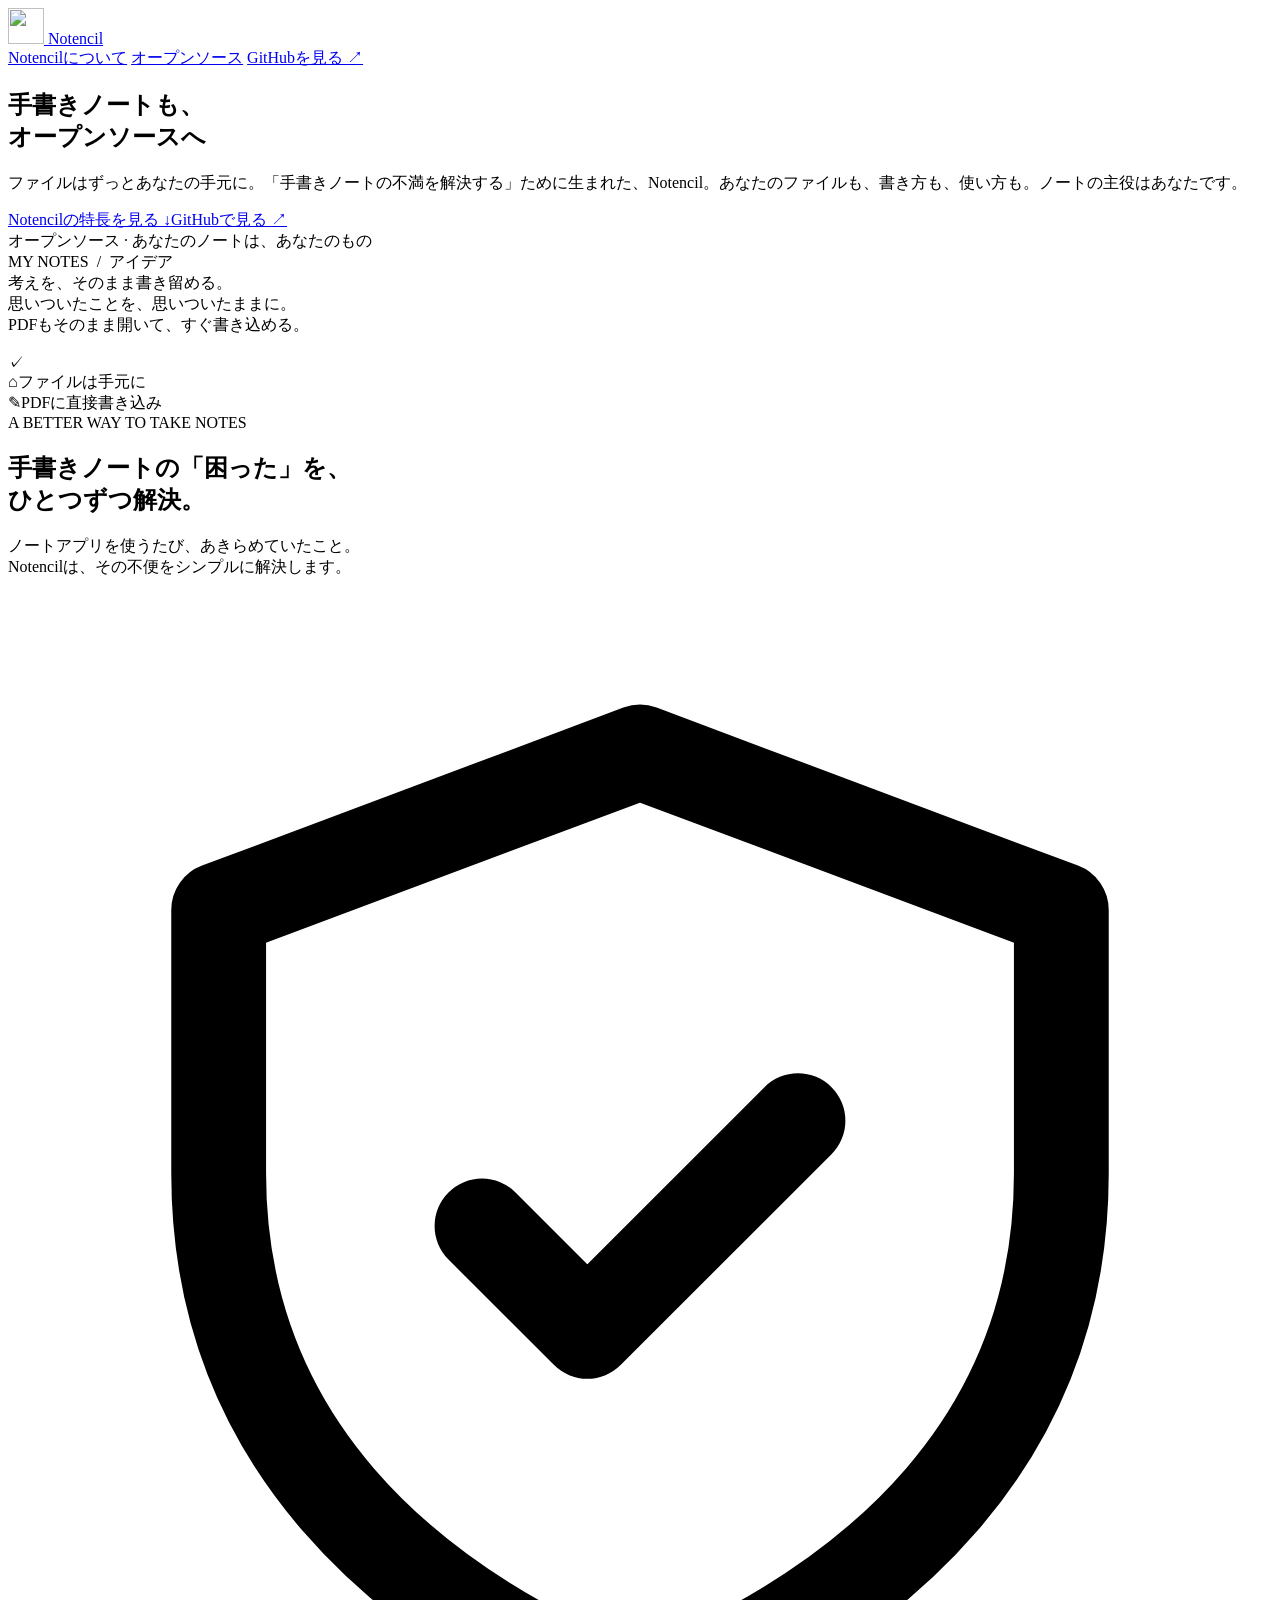
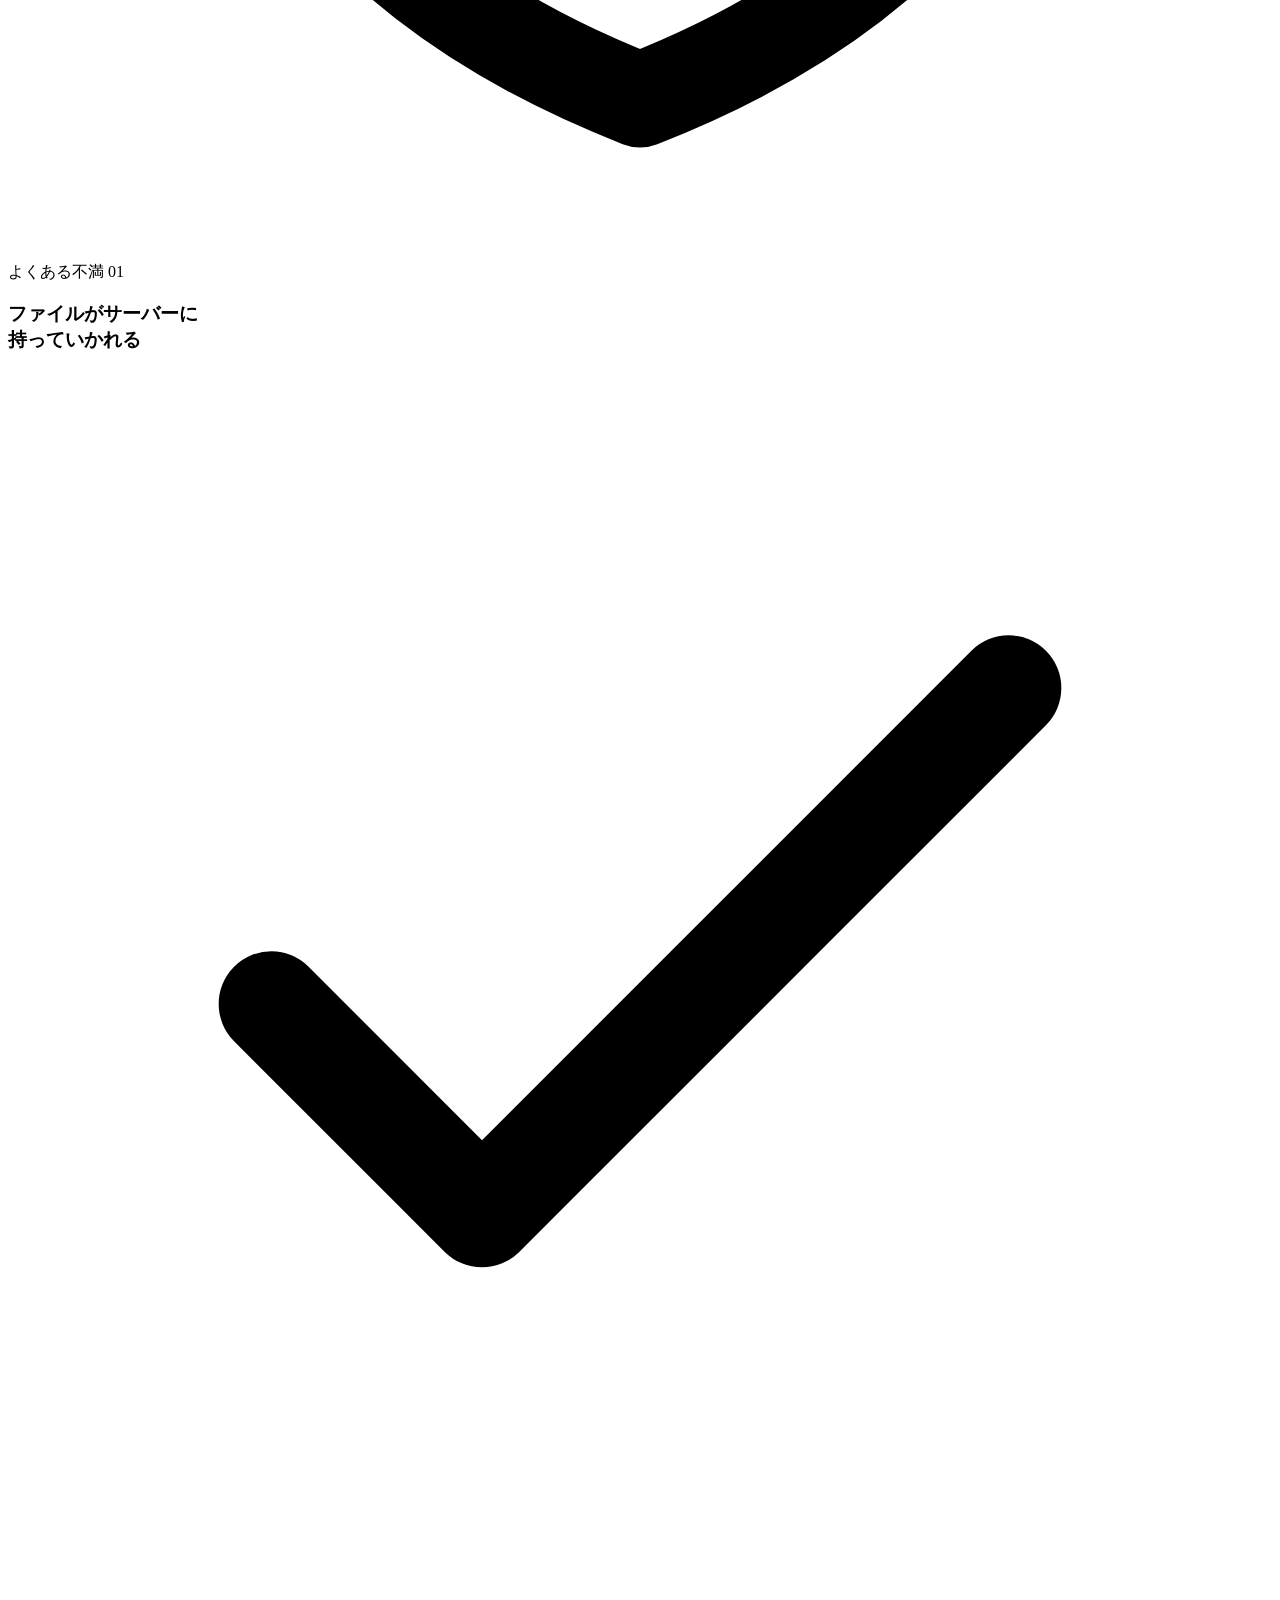
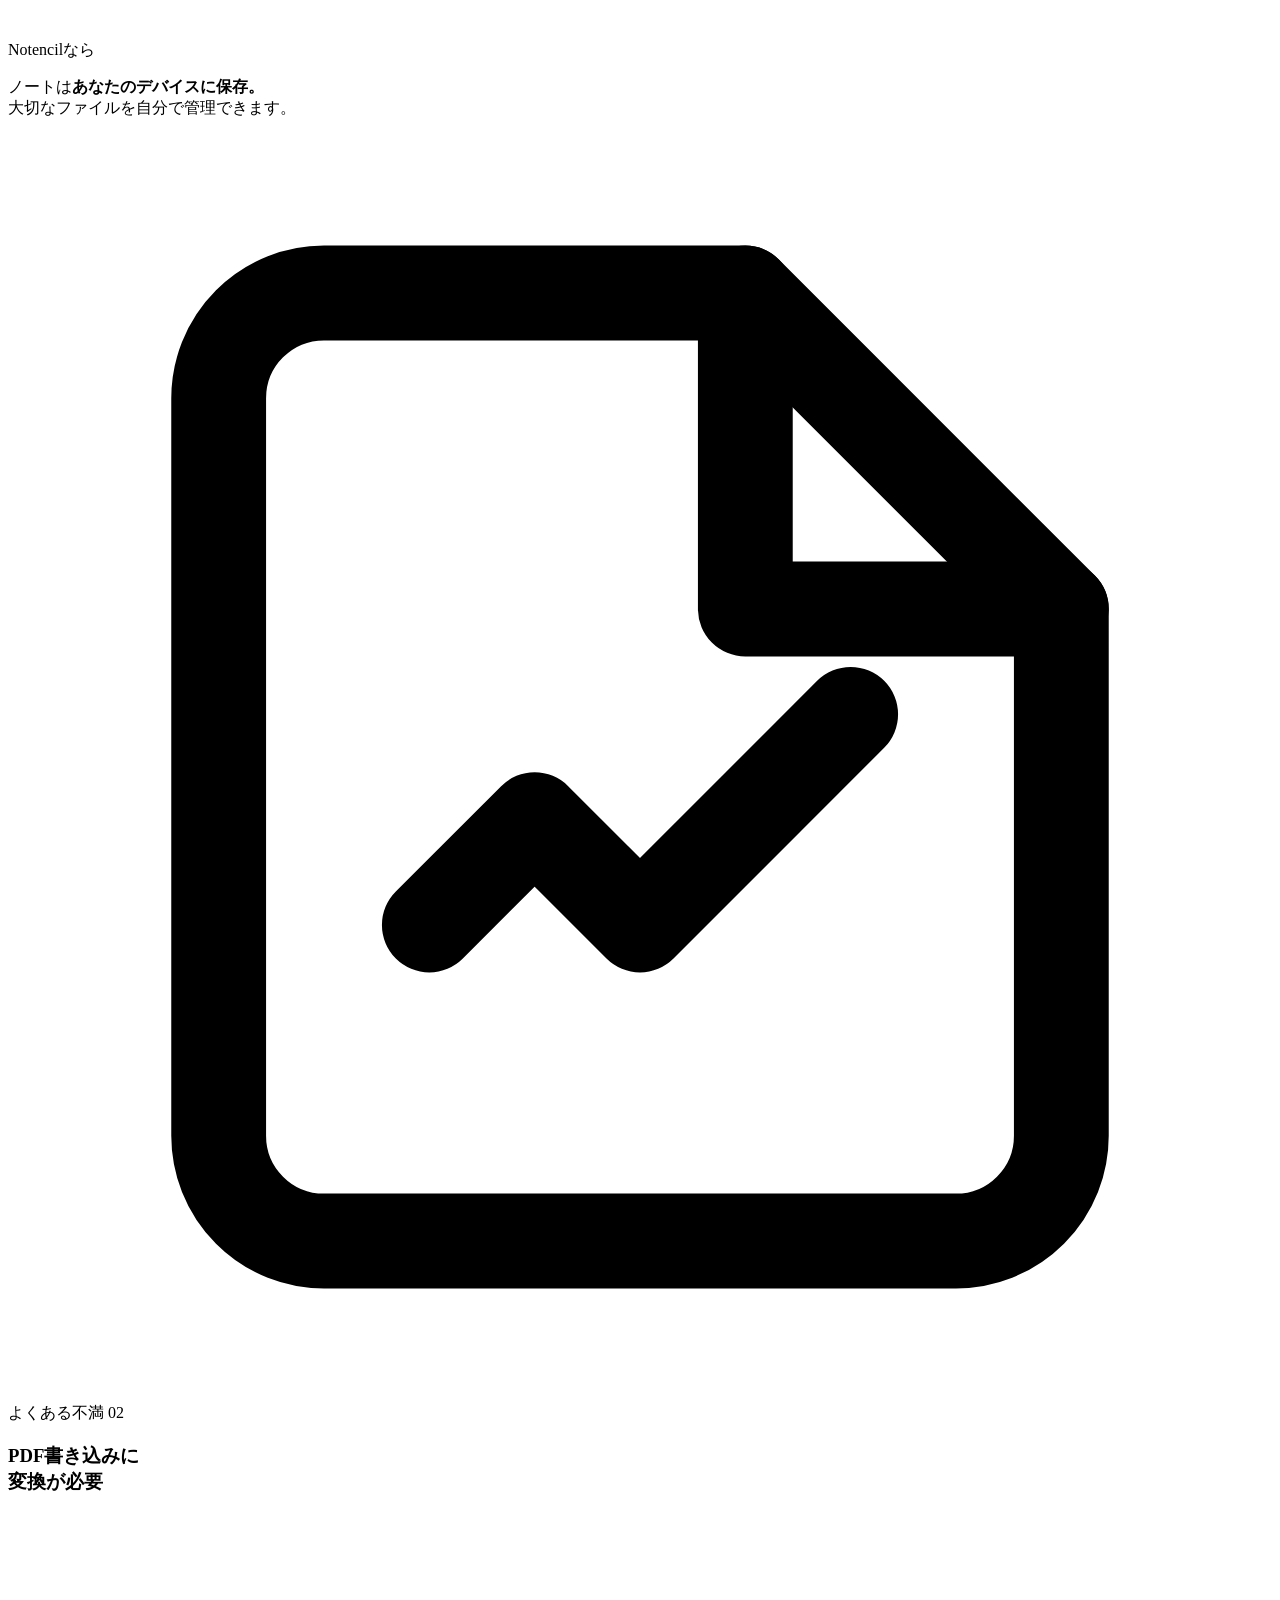
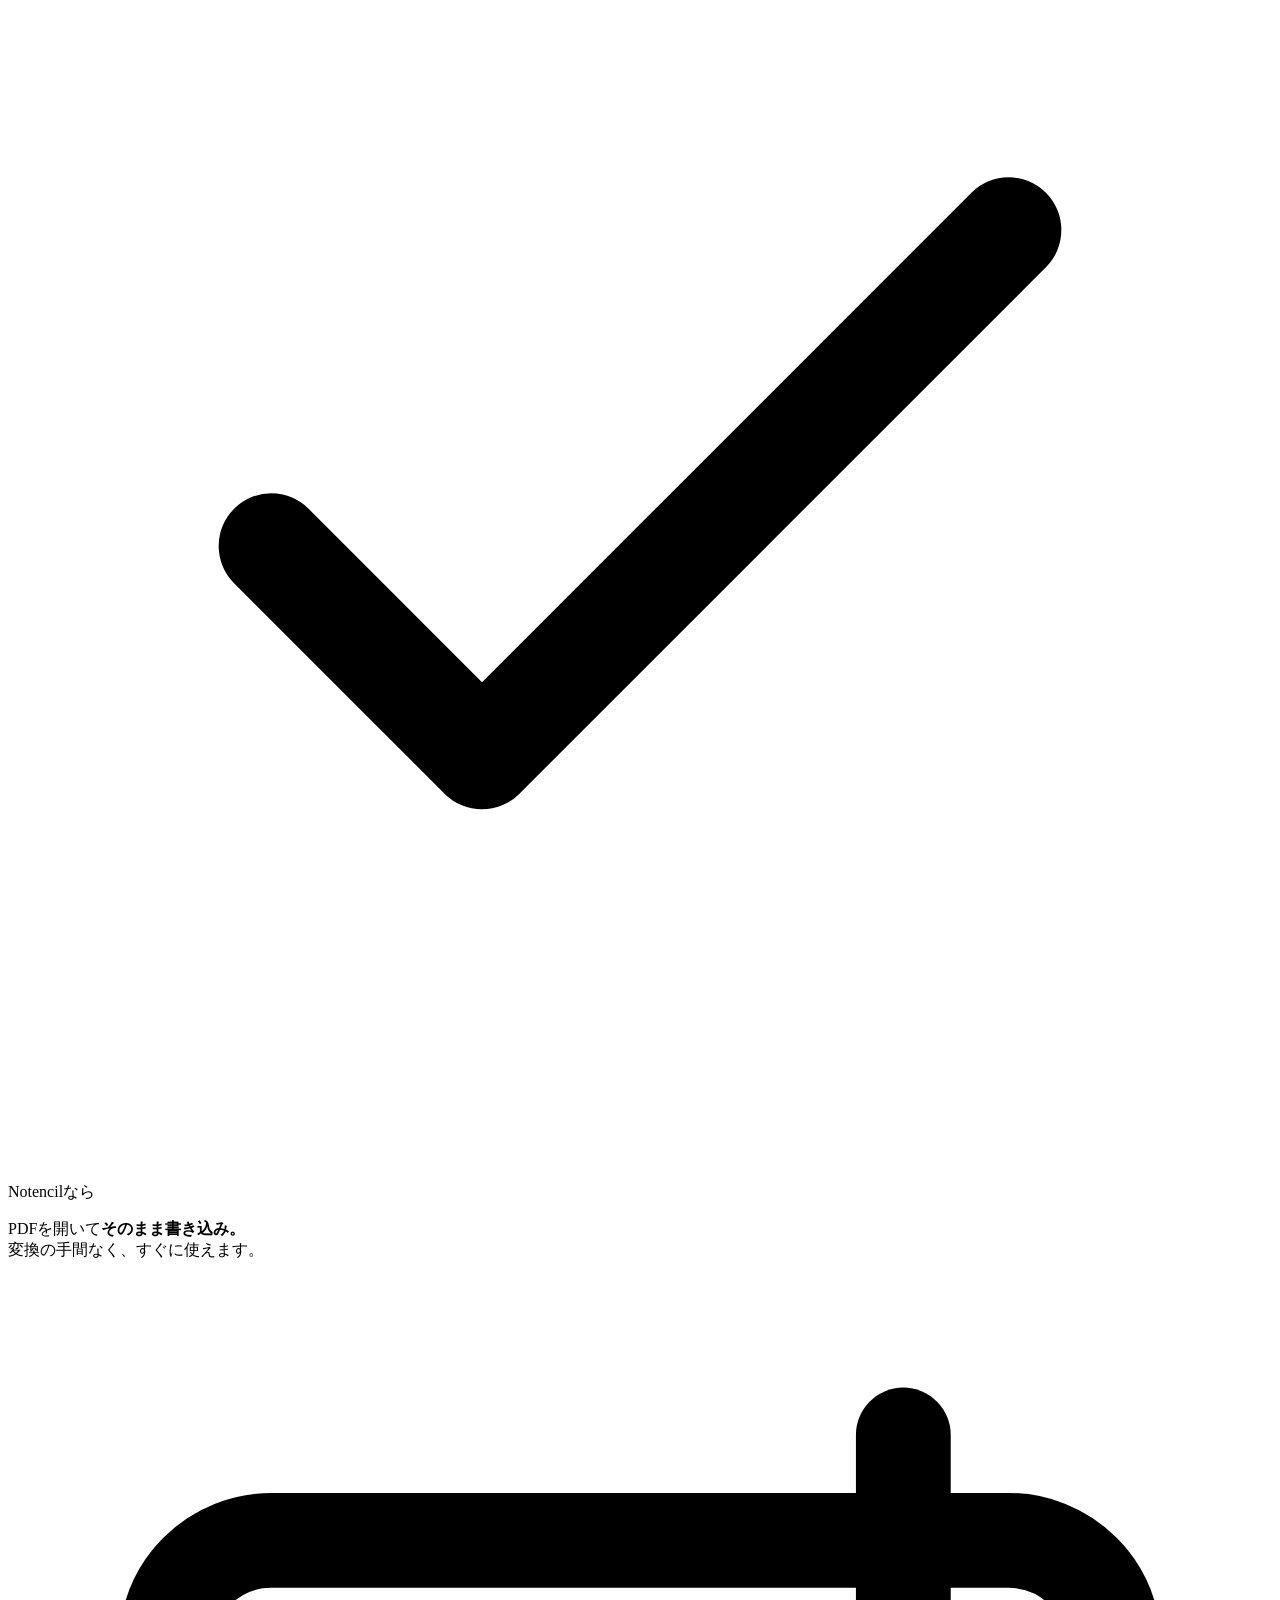
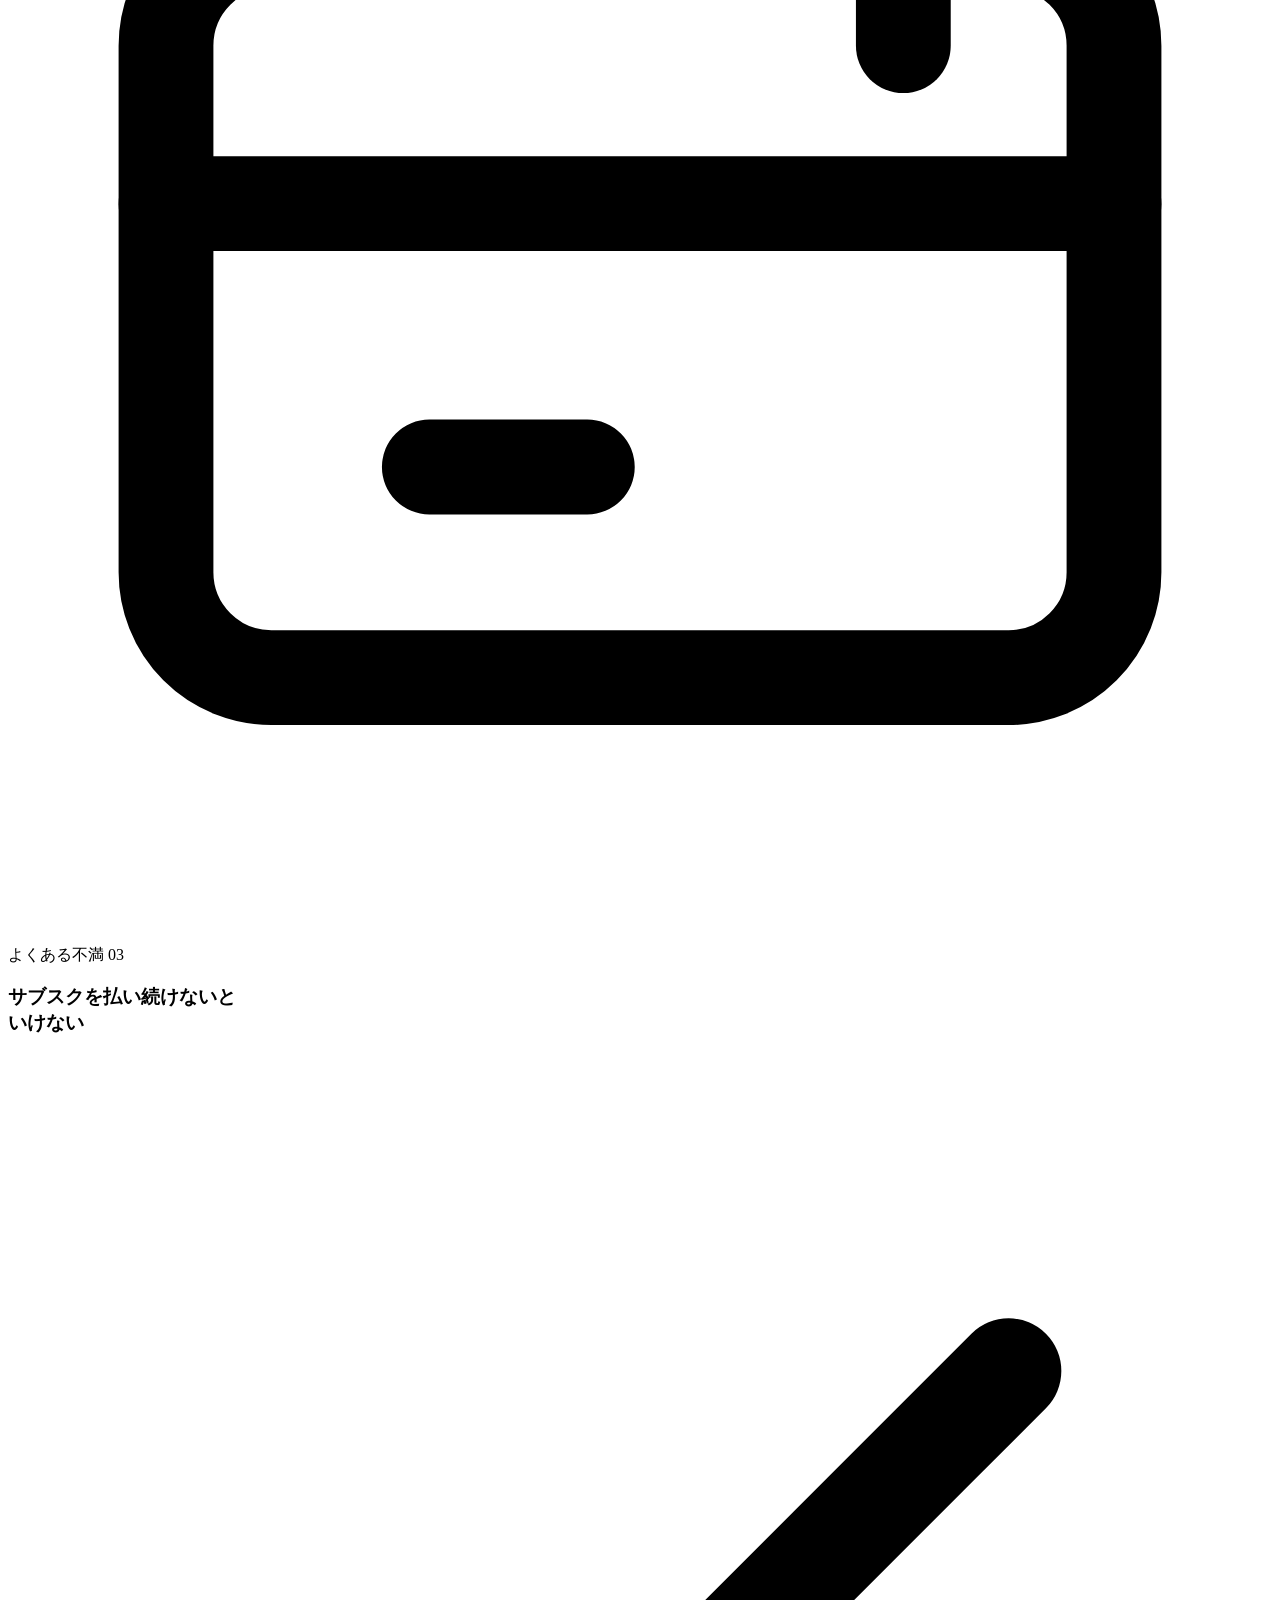
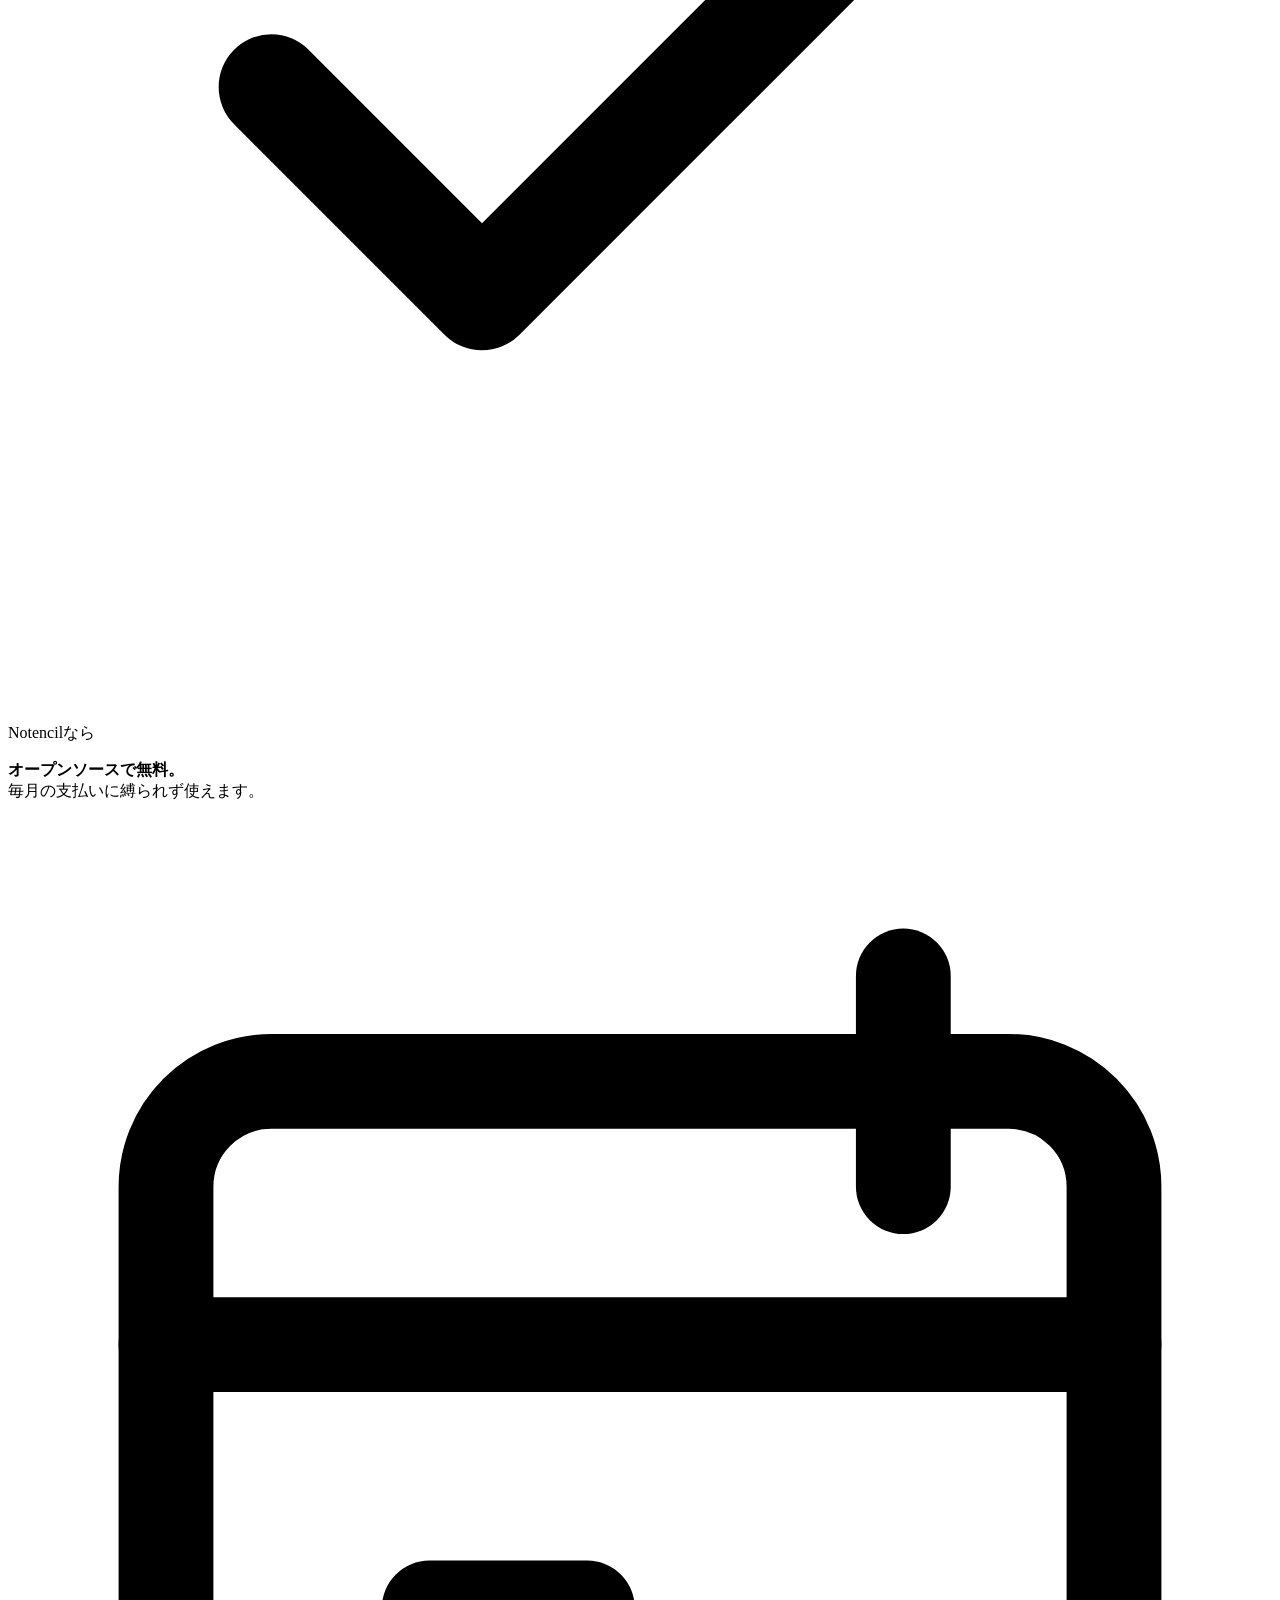
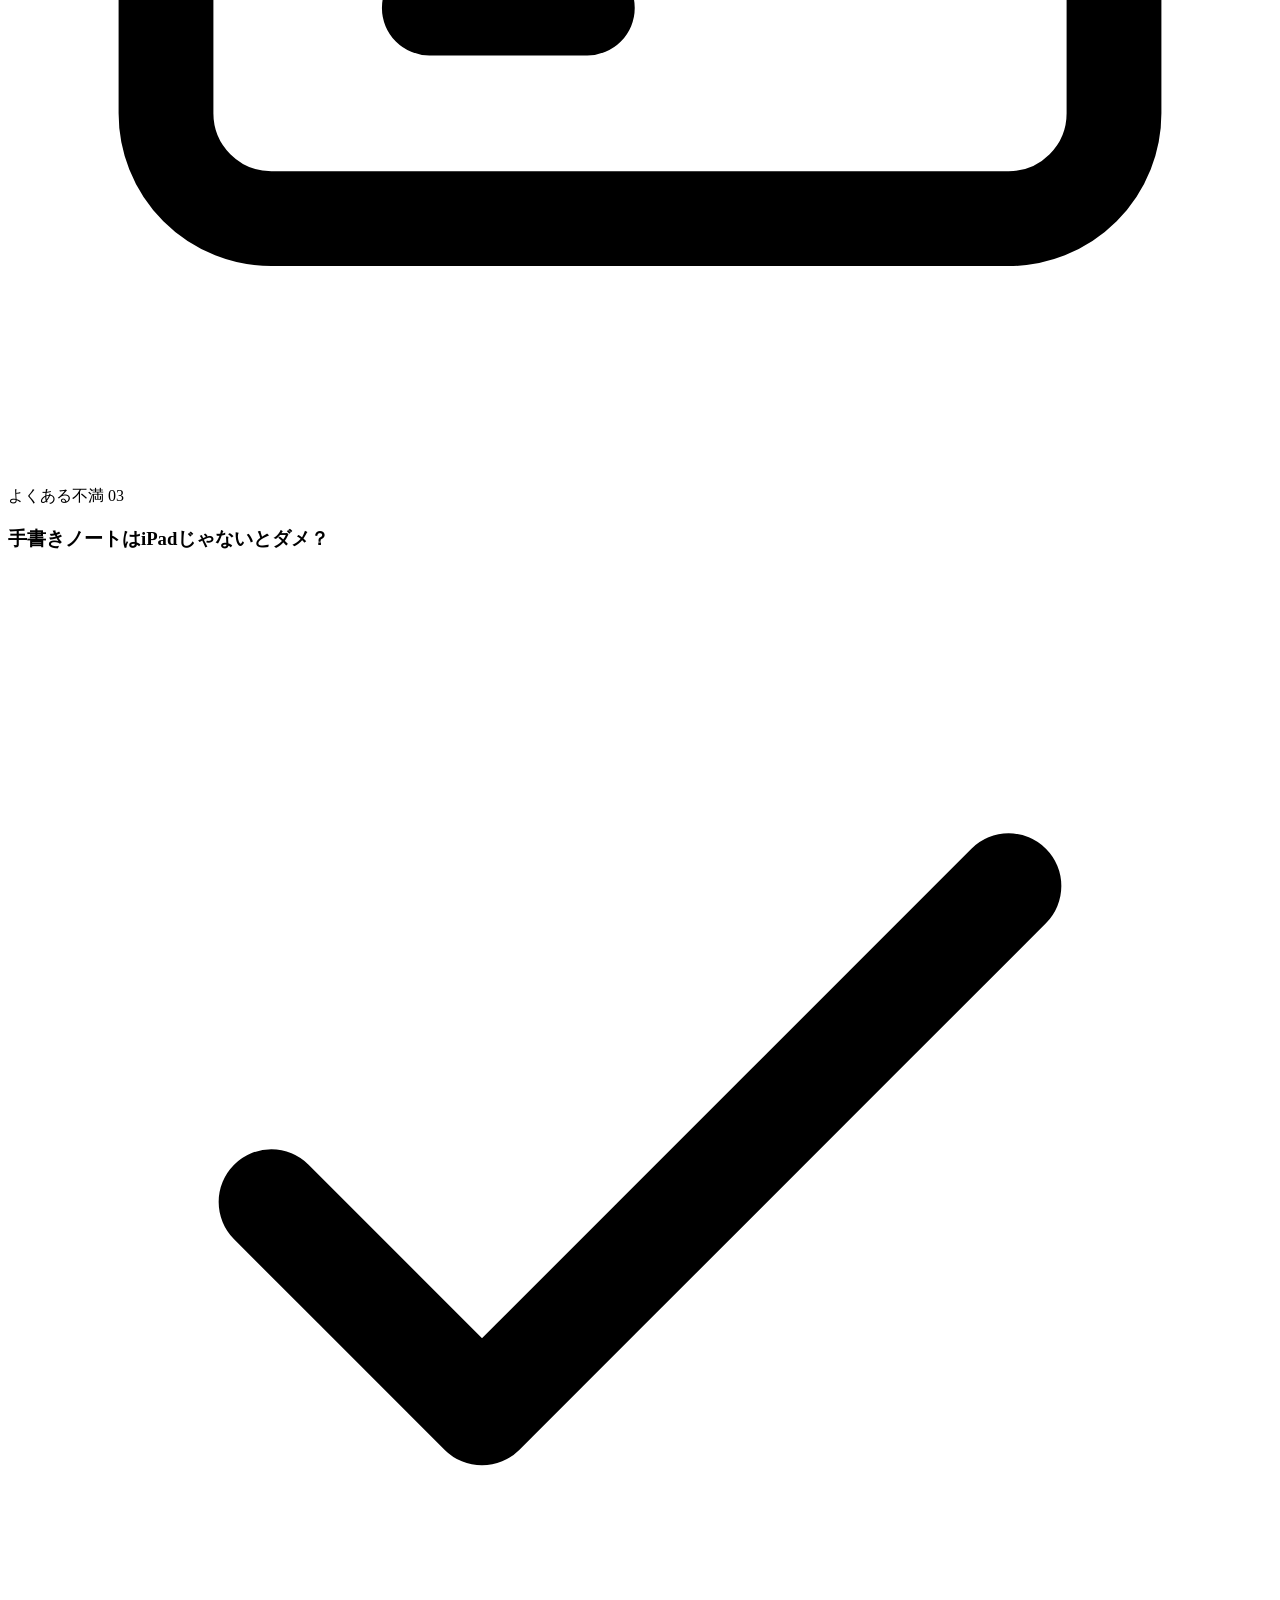
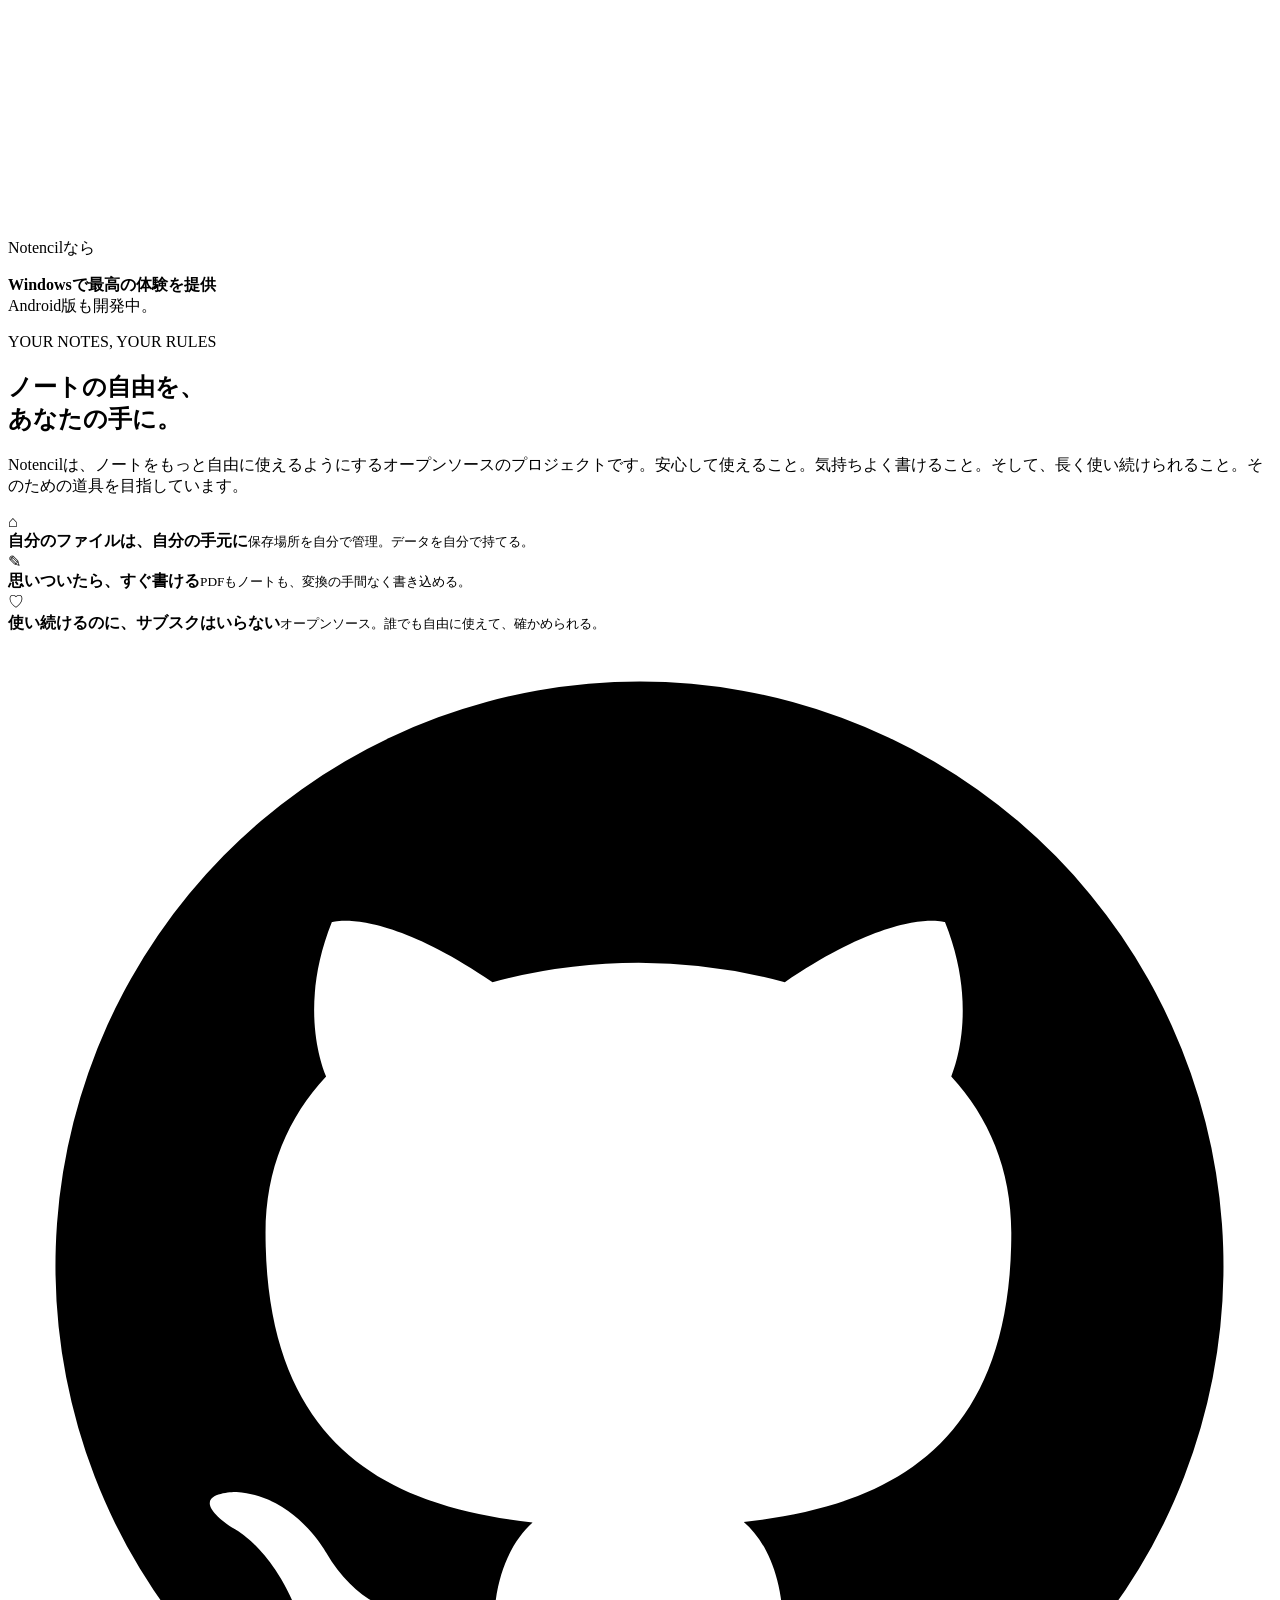
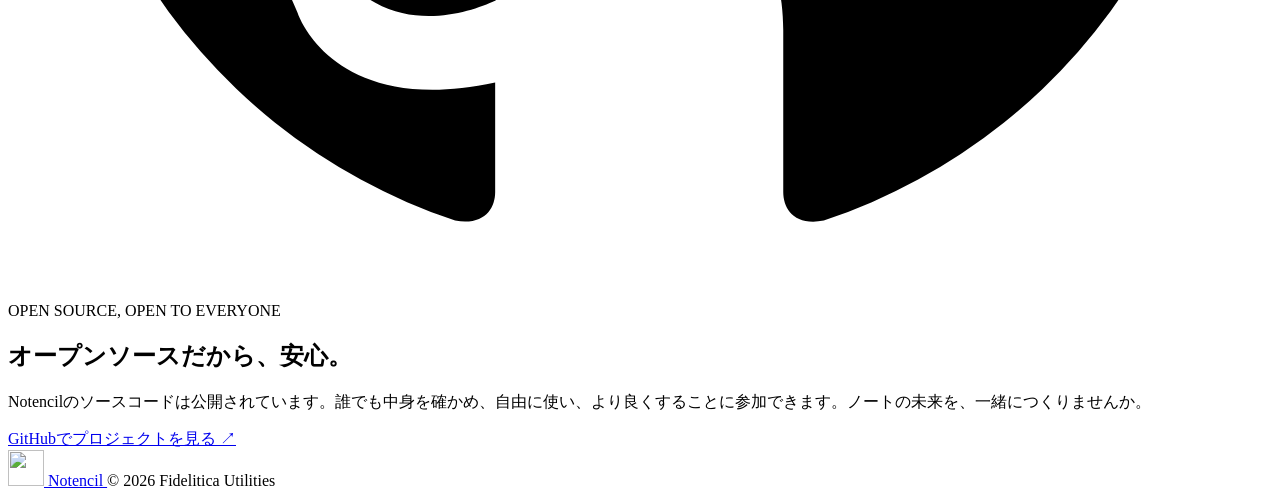
==== index.html @ 011923f5 "Add files via upload" ====
<!doctype html>
<html lang="ja">

<head>
    <meta charset="utf-8">
    <meta name="viewport" content="width=device-width, initial-scale=1">
    <meta name="theme-color" content="#f5f8ff">
    <meta name="description" content="手書きノートの不満を解決する、オープンソースのノートアプリ Notencil。ファイルはあなたの手元に。PDFにそのまま書き込み。買い切りで、ずっと自由に。">
    <title>Notencil — ノートは、もっと自由でいい。</title>
    <link rel="stylesheet" href="res/site.css">
</head>

<body>
    <header class="site-header">
        <div class="wrap nav">
            <a class="brand" href="#top" aria-label="Notencil ホーム">
                <img src="res/notencil_icon5.png" width="36" height="36" alt="">
                <span>Notencil</span>
            </a>
            <nav class="navlinks" aria-label="メインナビゲーション">
                <a href="#why">Notencilについて</a>
                <a href="#open-source">オープンソース</a>
                <a class="nav-cta" href="https://github.com/search?q=Notencil&type=repositories" target="_blank"
                    rel="noreferrer">GitHubを見る
                    <span class="arrow">↗</span>
                </a>
            </nav>
        </div>
    </header>
    <main id="top">
        <section class="hero">
            <div class="wrap hero-grid">
                <div class="hero-copy">
                    <h1>手書きノートも、<br><span>オープンソースへ</span></h1>
                    <p class="lead">ファイルはずっとあなたの手元に。「手書きノートの不満を解決する」ために生まれた、Notencil。あなたのファイルも、書き方も、使い方も。ノートの主役はあなたです。
                    </p>
                    <script type="module" src="https://get.microsoft.com/badge/ms-store-badge.bundled.js"></script>
                    <ms-store-badge productid="9pppbn1xxrl9" productname="Notencil" window-mode="direct" theme="auto"
                        size="small" language="ja" animation="on">
                    </ms-store-badge>
                    <div class="actions"><a class="btn primary" href="#why">Notencilの特長を見る <span
                                class="arrow">↓</span></a><a class="btn secondary"
                            href="https://github.com/search?q=Notencil&type=repositories" target="_blank"
                            rel="noreferrer">GitHubで見る <span class="arrow">↗</span></a></div>
                    <div class="hero-note">オープンソース · あなたのノートは、あなたのもの</div>
                </div>
                <div class="visual" aria-label="Notencilでノートに書き込むイメージ">
                    <div class="orb"></div>
                    <div class="paper">
                        <div class="paper-top"><span>MY NOTES&nbsp; / &nbsp;アイデア</span><span
                                class="dots"><b></b><b></b><b></b></span></div>
                        <div class="page-title">考えを、そのまま書き留める。</div>
                        <div class="scribble">思いついたことを、思いついたままに。<br><span
                                class="blue-ink">PDFもそのまま開いて、すぐ書き込める。</span><br><span class="underline"></span><br><span
                                class="underline" style="width:66%"></span></div>
                        <div class="scribblemark">✓</div>
                    </div>
                    <div class="float local"><span class="ficon">⌂</span>ファイルは手元に</div>
                    <div class="float pdf"><span class="ficon">✎</span>PDFに直接書き込み</div>
                </div>
            </div>
        </section>
        <section class="pain" id="why">
            <div class="wrap">
                <div class="section-head">
                    <div class="kicker">A BETTER WAY TO TAKE NOTES</div>
                    <h2>手書きノートの「困った」を、<br>ひとつずつ解決。</h2>
                    <p>ノートアプリを使うたび、あきらめていたこと。<br>Notencilは、その不便をシンプルに解決します。</p>
                </div>
                <div class="cards">
                    <article class="card">
                        <div class="card-top">
                            <div class="card-icon"><svg viewBox="0 0 24 24" fill="none">
                                    <path d="M12 3 20 6v5c0 5-3.4 8.2-8 10-4.6-1.8-8-5-8-10V6l8-3Z"
                                        stroke="currentColor" stroke-width="1.8" stroke-linejoin="round" />
                                    <path d="m9 12 2 2 4-4" stroke="currentColor" stroke-width="1.8"
                                        stroke-linecap="round" stroke-linejoin="round" />
                                </svg></div>
                            <div>
                                <div class="worry-label">よくある不満 01</div>
                                <h3>ファイルがサーバーに<br>持っていかれる</h3>
                            </div>
                        </div>
                        <div class="solution">
                            <div class="solution-label"><svg viewBox="0 0 24 24" fill="none">
                                    <path d="m5 12 4 4L19 6" stroke="currentColor" stroke-width="2"
                                        stroke-linecap="round" stroke-linejoin="round" />
                                </svg> Notencilなら</div>
                            <p>ノートは<strong>あなたのデバイスに保存。</strong><br>大切なファイルを自分で管理できます。</p>
                        </div>
                    </article>
                    <article class="card">
                        <div class="card-top">
                            <div class="card-icon"><svg viewBox="0 0 24 24" fill="none">
                                    <path d="M14 3H6a2 2 0 0 0-2 2v14a2 2 0 0 0 2 2h12a2 2 0 0 0 2-2V9l-6-6Z"
                                        stroke="currentColor" stroke-width="1.8" stroke-linejoin="round" />
                                    <path d="M14 3v6h6M8 15l2-2 2 2 4-4" stroke="currentColor" stroke-width="1.8"
                                        stroke-linecap="round" stroke-linejoin="round" />
                                </svg></div>
                            <div>
                                <div class="worry-label">よくある不満 02</div>
                                <h3>PDF書き込みに<br>変換が必要</h3>
                            </div>
                        </div>
                        <div class="solution">
                            <div class="solution-label"><svg viewBox="0 0 24 24" fill="none">
                                    <path d="m5 12 4 4L19 6" stroke="currentColor" stroke-width="2"
                                        stroke-linecap="round" stroke-linejoin="round" />
                                </svg> Notencilなら</div>
                            <p>PDFを開いて<strong>そのまま書き込み。</strong><br>変換の手間なく、すぐに使えます。</p>
                        </div>
                    </article>
                    <article class="card">
                        <div class="card-top">
                            <div class="card-icon"><svg viewBox="0 0 24 24" fill="none">
                                    <rect x="3" y="5" width="18" height="14" rx="2" stroke="currentColor"
                                        stroke-width="1.8" />
                                    <path d="M3 10h18M8 15h3" stroke="currentColor" stroke-width="1.8"
                                        stroke-linecap="round" />
                                    <path d="M17 3v4" stroke="currentColor" stroke-width="1.8" stroke-linecap="round" />
                                </svg></div>
                            <div>
                                <div class="worry-label">よくある不満 03</div>
                                <h3>サブスクを払い続けないと<br>いけない</h3>
                            </div>
                        </div>
                        <div class="solution">
                            <div class="solution-label"><svg viewBox="0 0 24 24" fill="none">
                                    <path d="m5 12 4 4L19 6" stroke="currentColor" stroke-width="2"
                                        stroke-linecap="round" stroke-linejoin="round" />
                                </svg> Notencilなら</div>
                            <p><strong>オープンソースで無料。</strong><br>毎月の支払いに縛られず使えます。</p>
                        </div>
                    </article>
                    <article class="card">
                        <div class="card-top">
                            <div class="card-icon"><svg viewBox="0 0 24 24" fill="none">
                                    <rect x="3" y="5" width="18" height="14" rx="2" stroke="currentColor"
                                        stroke-width="1.8" />
                                    <path d="M3 10h18M8 15h3" stroke="currentColor" stroke-width="1.8"
                                        stroke-linecap="round" />
                                    <path d="M17 3v4" stroke="currentColor" stroke-width="1.8" stroke-linecap="round" />
                                </svg></div>
                            <div>
                                <div class="worry-label">よくある不満 03</div>
                                <h3>手書きノートはiPadじゃないとダメ？</h3>
                            </div>
                        </div>
                        <div class="solution">
                            <div class="solution-label"><svg viewBox="0 0 24 24" fill="none">
                                    <path d="m5 12 4 4L19 6" stroke="currentColor" stroke-width="2"
                                        stroke-linecap="round" stroke-linejoin="round" />
                                </svg> Notencilなら</div>
                            <p><strong>Windowsで最高の体験を提供</strong><br>Android版も開発中。</p>
                        </div>
                    </article>
                </div>
            </div>
        </section>
        <section class="principle">
            <div class="wrap principle-grid">
                <div>
                    <div class="kicker">YOUR NOTES, YOUR RULES</div>
                    <h2>ノートの自由を、<br><span>あなたの手に。</span></h2>
                    <p>Notencilは、ノートをもっと自由に使えるようにするオープンソースのプロジェクトです。安心して使えること。気持ちよく書けること。そして、長く使い続けられること。そのための道具を目指しています。
                    </p>
                </div>
                <div class="pillars">
                    <div class="pillar"><span class="pillar-icon">⌂</span>
                        <div><strong>自分のファイルは、自分の手元に</strong><small>保存場所を自分で管理。データを自分で持てる。</small></div>
                    </div>
                    <div class="pillar"><span class="pillar-icon">✎</span>
                        <div><strong>思いついたら、すぐ書ける</strong><small>PDFもノートも、変換の手間なく書き込める。</small></div>
                    </div>
                    <div class="pillar"><span class="pillar-icon">♡</span>
                        <div><strong>使い続けるのに、サブスクはいらない</strong><small>オープンソース。誰でも自由に使えて、確かめられる。</small></div>
                    </div>
                </div>
            </div>
        </section>
        <section class="open-source" id="open-source">
            <div class="wrap">
                <div class="github-icon"><svg viewBox="0 0 24 24" fill="currentColor" aria-hidden="true">
                        <path
                            d="M12 .9a11.1 11.1 0 0 0-3.51 21.63c.56.1.76-.24.76-.54v-2.08c-3.1.67-3.75-1.32-3.75-1.32-.5-1.28-1.24-1.62-1.24-1.62-1.01-.69.08-.68.08-.68 1.12.08 1.7 1.15 1.7 1.15.99 1.69 2.59 1.2 3.22.91.1-.72.39-1.2.7-1.48-2.47-.28-5.07-1.24-5.07-5.5 0-1.21.43-2.2 1.15-2.97-.12-.28-.5-1.41.11-2.93 0 0 .94-.3 3.05 1.14a10.6 10.6 0 0 1 5.55 0c2.12-1.44 3.04-1.14 3.04-1.14.61 1.52.23 2.65.12 2.93.71.77 1.14 1.76 1.14 2.97 0 4.27-2.6 5.21-5.08 5.49.4.34.75 1.02.75 2.06v3.07c0 .3.2.65.77.54A11.1 11.1 0 0 0 12 .9Z" />
                    </svg></div>
                <div class="kicker">OPEN SOURCE, OPEN TO EVERYONE</div>
                <h2>オープンソースだから、安心。</h2>
                <p>Notencilのソースコードは公開されています。誰でも中身を確かめ、自由に使い、より良くすることに参加できます。ノートの未来を、一緒につくりませんか。</p><a
                    class="btn primary" href="https://github.com/search?q=Notencil&type=repositories" target="_blank"
                    rel="noreferrer">GitHubでプロジェクトを見る <span class="arrow">↗</span></a>
            </div>
        </section>
    </main>
    <footer class="foot">
        <div class="wrap foot-inner">
            <a class="brand" href="#top">
                <img src="res/notencil_icon5.png" width="36" height="36" alt="">
                <span> Notencil </span>
            </a>
            <span class="copyright">© 2026 Fidelitica Utilities</span>
        </div>
    </footer>
</body>

</html>
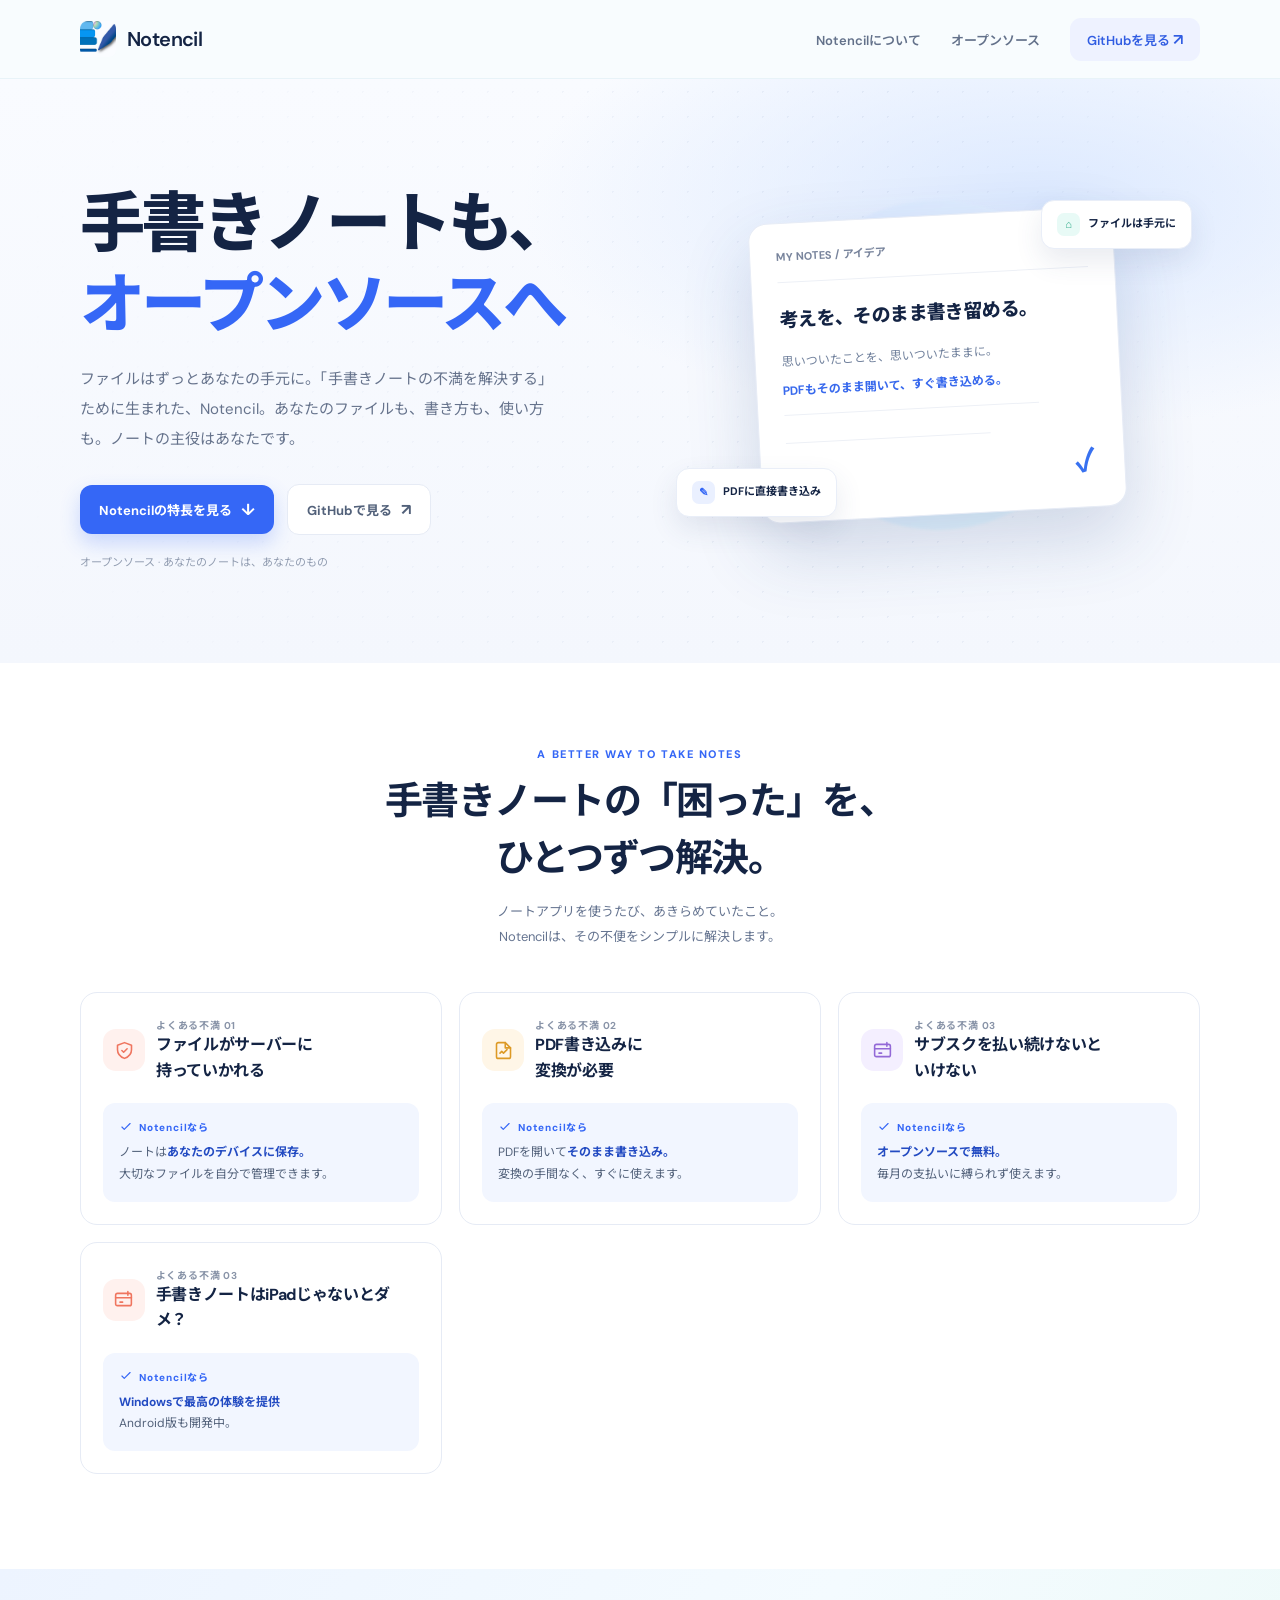
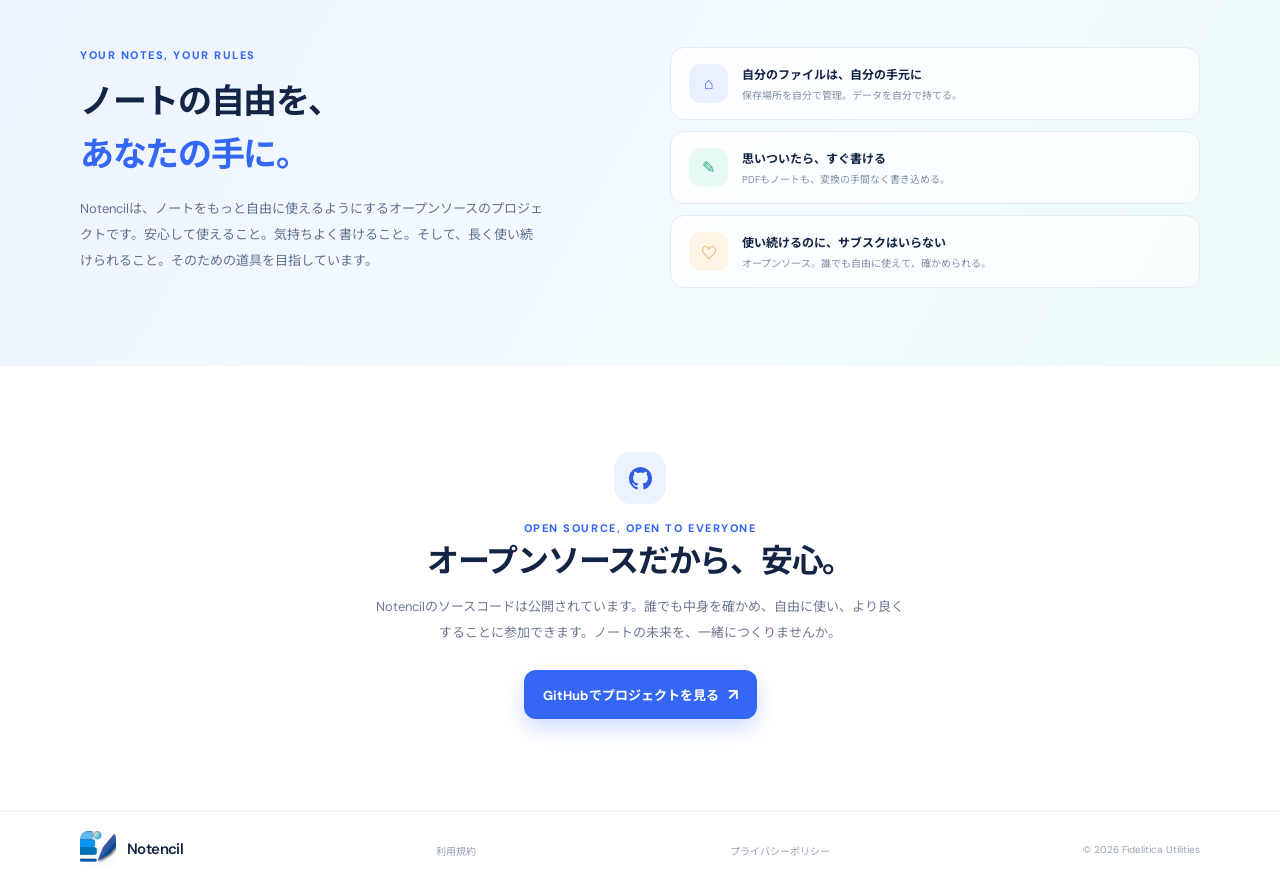
==== commit bd4ce0e8: "Add files via upload" ====
--- a/index.html
+++ b/index.html
@@ -6,7 +6,8 @@
     <meta name="viewport" content="width=device-width, initial-scale=1">
     <meta name="theme-color" content="#f5f8ff">
     <meta name="description" content="手書きノートの不満を解決する、オープンソースのノートアプリ Notencil。ファイルはあなたの手元に。PDFにそのまま書き込み。買い切りで、ずっと自由に。">
-    <title>Notencil — ノートは、もっと自由でいい。</title>
+    <title>Notencil</title>
+    <link rel="icon" href="res/notencil.ico">
     <link rel="stylesheet" href="res/site.css">
 </head>
 
@@ -47,7 +48,7 @@
                 <div class="visual" aria-label="Notencilでノートに書き込むイメージ">
                     <div class="orb"></div>
                     <div class="paper">
-                        <div class="paper-top"><span>MY NOTES&nbsp; / &nbsp;アイデア</span><span
+                        <div class="paper-top"><span>MY NOTES / アイデア</span><span
                                 class="dots"><b></b><b></b><b></b></span></div>
                         <div class="page-title">考えを、そのまま書き留める。</div>
                         <div class="scribble">思いついたことを、思いついたままに。<br><span
@@ -198,6 +199,8 @@
                 <img src="res/notencil_icon5.png" width="36" height="36" alt="">
                 <span> Notencil </span>
             </a>
+            <a href="terms.html"> <span class="copyright"> 利用規約 </span> </a>
+            <a href="privacy.html"> <span class="copyright"> プライバシーポリシー </span> </a>
             <span class="copyright">© 2026 Fidelitica Utilities</span>
         </div>
     </footer>
--- a/res/site.css
+++ b/res/site.css
@@ -0,0 +1,763 @@
+@import url('https://fonts.googleapis.com/css2?family=DM+Sans:wght@400;500;600;700;800&family=Noto+Sans+JP:wght@400;500;600;700;800;900&display=swap');
+
+:root {
+  --ink: #142444;
+  --muted: #657490;
+  --blue: #3567f6;
+  --deep: #264fd0;
+  --cyan: #67d9f0;
+  --line: #e6ebf5;
+  --surface: #fff;
+  --bg: #f6f8fc;
+  --mint: #e8faf6;
+  --shadow: 0 16px 50px rgba(35, 65, 130, .09)
+}
+
+* {
+  box-sizing: border-box
+}
+
+html {
+  scroll-behavior: smooth
+}
+
+body {
+  margin: 0;
+  background: var(--bg);
+  color: var(--ink);
+  font-family: 'DM Sans', 'Noto Sans JP', sans-serif;
+  -webkit-font-smoothing: antialiased
+}
+
+a {
+  color: inherit;
+  text-decoration: none
+}
+
+.site-header {
+  position: sticky;
+  top: 0;
+  left: 0;
+  width: 100%;
+  z-index: 99999;
+  background: #f8fcfef2;
+  border-bottom: 1px solid #d8eaf180;
+  backdrop-filter: blur(16px);
+  -webkit-backdrop-filter: blur(16px);
+}
+
+.wrap {
+  width: min(1120px, calc(100% - 48px));
+  margin: auto
+}
+
+.nav {
+  height: 78px;
+  display: flex;
+  align-items: center;
+  justify-content: space-between
+}
+
+.brand {
+  display: flex;
+  align-items: center;
+  gap: 11px;
+  font-size: 20px;
+  font-weight: 600;
+  letter-spacing: -.6px
+}
+
+.logo {
+  width: 36px;
+  height: 36px;
+  display: grid;
+  place-items: center;
+  border-radius: 12px;
+  background: linear-gradient(145deg, #4d83ff, #2856e4);
+  box-shadow: 0 5px 12px #3567f633
+}
+
+.logo svg {
+  width: 23px
+}
+
+.navlinks {
+  display: flex;
+  align-items: center;
+  gap: 30px;
+  color: #63718a;
+  font-size: 13px;
+  font-weight: 600
+}
+
+.navlinks a:hover {
+  color: var(--blue)
+}
+
+.nav-cta {
+  padding: 11px 17px;
+  border-radius: 11px;
+  background: #eef2ff;
+  color: #315de2 !important
+}
+
+.hero {
+  position: relative;
+  overflow: hidden;
+  padding: 82px 0 94px;
+  background: radial-gradient(ellipse at 81% 21%, #dce9ff 0, transparent 35%), linear-gradient(180deg, #f9fbff, #f4f7fd)
+}
+
+.hero:before {
+  content: '';
+  position: absolute;
+  inset: 0;
+  background-image: radial-gradient(#a8b8d6 1px, transparent 1px);
+  background-size: 25px 25px;
+  opacity: .19;
+  mask-image: linear-gradient(90deg, transparent, black 70%, transparent)
+}
+
+.hero-grid {
+  position: relative;
+  display: grid;
+  grid-template-columns: 1.02fr .98fr;
+  align-items: center;
+  gap: 50px
+}
+
+.hero h1 {
+  margin: 23px 0 18px;
+  font-size: clamp(42px, 5.1vw, 66px);
+  line-height: 1.24;
+  letter-spacing: -.055em;
+  font-weight: 800
+}
+
+.hero h1 span {
+  color: var(--blue)
+}
+
+.lead {
+  max-width: 475px;
+  color: #66738c;
+  font-size: 15px;
+  line-height: 2
+}
+
+.actions {
+  display: flex;
+  align-items: center;
+  gap: 13px;
+  margin-top: 30px
+}
+
+.btn {
+  display: inline-flex;
+  justify-content: center;
+  align-items: center;
+  gap: 9px;
+  padding: 14px 19px;
+  border-radius: 12px;
+  font-weight: 700;
+  font-size: 13px;
+  transition: transform .2s, box-shadow .2s
+}
+
+.btn:hover {
+  transform: translateY(-2px)
+}
+
+.primary {
+  background: var(--blue);
+  color: white;
+  box-shadow: 0 9px 20px #3567f63b
+}
+
+.primary:hover {
+  box-shadow: 0 12px 24px #3567f655
+}
+
+.secondary {
+  background: white;
+  border: 1px solid var(--line);
+  color: #52617a
+}
+
+.arrow {
+  font-size: 16px
+}
+
+.hero-note {
+  margin-top: 18px;
+  color: #929db1;
+  font-size: 11px
+}
+
+.visual {
+  position: relative;
+  min-height: 390px;
+  display: grid;
+  place-items: center
+}
+
+.orb {
+  position: absolute;
+  width: 330px;
+  height: 330px;
+  background: linear-gradient(145deg, #dbe8ff, #e9f9ff);
+  border-radius: 50%;
+  filter: blur(1px)
+}
+
+.paper {
+  position: relative;
+  width: min(365px, 90%);
+  height: 300px;
+  padding: 24px 26px;
+  background: #fff;
+  border: 1px solid #e7ecf6;
+  border-radius: 18px;
+  transform: rotate(-3deg);
+  box-shadow: 0 30px 70px #2b4d8530
+}
+
+.paper-top {
+  display: flex;
+  justify-content: space-between;
+  align-items: center;
+  padding-bottom: 18px;
+  border-bottom: 1px solid #edf0f6;
+  font-size: 11px;
+  font-weight: 700;
+  color: #78849c
+}
+
+.dots {
+  display: flex;
+  gap: 5px
+}
+
+.dots b {
+  width: 6px;
+  height: 6px;
+  border-radius: 50%;
+  background: #ccd7eb
+}
+
+.page-title {
+  margin: 22px 0 15px;
+  font-size: 19px;
+  font-weight: 800;
+  letter-spacing: -.03em
+}
+
+.scribble {
+  font-size: 12px;
+  line-height: 2.4;
+  color: #70809c
+}
+
+.scribble .blue-ink {
+  color: #3869ed;
+  font-weight: 700
+}
+
+.underline {
+  display: inline-block;
+  width: 82%;
+  height: 1px;
+  margin: 0 0 8px;
+  background: #edf0f6
+}
+
+.scribblemark {
+  position: absolute;
+  right: 28px;
+  bottom: 26px;
+  color: #3871f0;
+  font-size: 30px;
+  font-weight: 700;
+  transform: rotate(-8deg)
+}
+
+.float {
+  position: absolute;
+  padding: 12px 15px;
+  border: 1px solid #e9eef8;
+  border-radius: 13px;
+  background: #fff;
+  box-shadow: 0 12px 28px #334a731c;
+  font-size: 11px;
+  font-weight: 700
+}
+
+.float.local {
+  top: 30px;
+  right: 8px
+}
+
+.float.pdf {
+  left: 0;
+  bottom: 43px
+}
+
+.ficon {
+  display: inline-grid;
+  place-items: center;
+  width: 23px;
+  height: 23px;
+  margin-right: 8px;
+  vertical-align: middle;
+  border-radius: 7px;
+  background: #eaf0ff;
+  color: #3567f6
+}
+
+.local .ficon {
+  background: #e8faf6;
+  color: #2aa985
+}
+
+.pain {
+  padding: 84px 0 95px;
+  background: #fff
+}
+
+.section-head {
+  text-align: center;
+  margin: 0 auto 43px;
+  max-width: 620px
+}
+
+.kicker {
+  font-size: 11px;
+  letter-spacing: .14em;
+  font-weight: 800;
+  color: var(--blue);
+  text-transform: uppercase
+}
+
+.section-head h2 {
+  margin: 12px 0 13px;
+  font-size: clamp(28px, 3.3vw, 38px);
+  letter-spacing: -.04em;
+  line-height: 1.5
+}
+
+.section-head p {
+  margin: 0;
+  color: var(--muted);
+  font-size: 13px;
+  line-height: 1.9
+}
+
+.cards {
+  display: grid;
+  grid-template-columns: repeat(3, 1fr);
+  gap: 17px
+}
+
+.card {
+  padding: 24px 22px 22px;
+  border: 1px solid var(--line);
+  border-radius: 17px;
+  background: white;
+  transition: transform .2s, box-shadow .2s
+}
+
+.card:hover {
+  transform: translateY(-4px);
+  box-shadow: var(--shadow)
+}
+
+.card-top {
+  display: flex;
+  align-items: center;
+  gap: 11px;
+  margin-bottom: 20px
+}
+
+.card-icon {
+  width: 42px;
+  height: 42px;
+  display: grid;
+  place-items: center;
+  border-radius: 13px;
+  background: #fff1ee;
+  color: #ef755f
+}
+
+.card:nth-child(2) .card-icon {
+  background: #fff6e7;
+  color: #dd9a26
+}
+
+.card:nth-child(3) .card-icon {
+  background: #f4efff;
+  color: #9369d7
+}
+
+.card-icon svg {
+  width: 21px
+}
+
+.worry-label {
+  color: #8994a8;
+  font-size: 10px;
+  font-weight: 700;
+  letter-spacing: .08em
+}
+
+.card h3 {
+  margin: 0;
+  font-size: 16px;
+  line-height: 1.6;
+  letter-spacing: -.02em
+}
+
+.solution {
+  margin-top: 17px;
+  padding: 16px;
+  border-radius: 12px;
+  background: #f2f6ff
+}
+
+.solution-label {
+  display: flex;
+  align-items: center;
+  gap: 6px;
+  margin-bottom: 8px;
+  color: #3567f6;
+  font-size: 10px;
+  font-weight: 800;
+  letter-spacing: .08em
+}
+
+.solution-label svg {
+  width: 14px
+}
+
+.solution p {
+  margin: 0;
+  color: #52617a;
+  font-size: 12px;
+  line-height: 1.8
+}
+
+.solution strong {
+  color: #234bc2
+}
+
+.principle {
+  padding: 78px 0;
+  background: linear-gradient(120deg, #edf4ff, #f4fbff 56%, #edfaf8)
+}
+
+.principle-grid {
+  display: grid;
+  grid-template-columns: 1fr 1fr;
+  align-items: center;
+  gap: 60px
+}
+
+.principle h2 {
+  font-size: 34px;
+  line-height: 1.55;
+  letter-spacing: -.04em;
+  margin: 14px 0
+}
+
+.principle h2 span {
+  color: var(--blue)
+}
+
+.principle p {
+  max-width: 465px;
+  color: #62718b;
+  font-size: 13px;
+  line-height: 2
+}
+
+.pillars {
+  display: grid;
+  gap: 11px
+}
+
+.pillar {
+  display: flex;
+  align-items: center;
+  gap: 14px;
+  padding: 16px 18px;
+  border: 1px solid #e4ebf5;
+  border-radius: 14px;
+  background: #ffffffb8
+}
+
+.pillar-icon {
+  width: 39px;
+  height: 39px;
+  display: grid;
+  place-items: center;
+  border-radius: 12px;
+  background: #eaf0ff;
+  color: var(--blue)
+}
+
+.pillar:nth-child(2) .pillar-icon {
+  background: #e8faf6;
+  color: #27a682
+}
+
+.pillar:nth-child(3) .pillar-icon {
+  background: #fff5e7;
+  color: #d69a39
+}
+
+.pillar-icon svg {
+  width: 19px
+}
+
+.pillar strong {
+  display: block;
+  font-size: 12px
+}
+
+.pillar small {
+  display: block;
+  margin-top: 4px;
+  color: #8290a7;
+  font-size: 10px
+}
+
+.open-source {
+  padding: 86px 0 92px;
+  text-align: center;
+  background: #fff
+}
+
+.github-icon {
+  width: 52px;
+  height: 52px;
+  display: grid;
+  place-items: center;
+  margin: 0 auto 17px;
+  border-radius: 17px;
+  background: #edf2ff;
+  color: #315de2
+}
+
+.github-icon svg {
+  width: 25px
+}
+
+.open-source h2 {
+  margin: 0 0 12px;
+  font-size: 32px;
+  letter-spacing: -.04em
+}
+
+.open-source p {
+  max-width: 540px;
+  margin: 0 auto;
+  color: #6e7b92;
+  font-size: 13px;
+  line-height: 2
+}
+
+.open-source .btn {
+  margin-top: 24px
+}
+
+.foot {
+  border-top: 1px solid #edf0f5;
+  background: #fff
+}
+
+.foot-inner {
+  height: 74px;
+  display: flex;
+  align-items: center;
+  justify-content: space-between
+}
+
+.foot .brand {
+  font-size: 15px
+}
+
+.foot .logo {
+  width: 28px;
+  height: 28px;
+  border-radius: 9px
+}
+
+.foot .logo svg {
+  width: 18px
+}
+
+.copyright {
+  font-size: 10px;
+  color: #98a2b3
+}
+
+@media(max-width:800px) {
+  .hero {
+    padding: 60px 0 65px
+  }
+
+  .hero-grid {
+    grid-template-columns: 1fr;
+    gap: 22px
+  }
+
+  .hero-copy {
+    text-align: center
+  }
+
+  .lead {
+    margin: auto
+  }
+
+  .actions {
+    justify-content: center
+  }
+
+  .visual {
+    min-height: 340px
+  }
+
+  .paper {
+    height: 275px
+  }
+
+  .orb {
+    width: 290px;
+    height: 290px
+  }
+
+  .float.local {
+    right: 5%
+  }
+
+  .float.pdf {
+    left: 5%;
+    bottom: 25px
+  }
+
+  .cards {
+    grid-template-columns: 1fr;
+    max-width: 540px;
+    margin: auto
+  }
+
+  .card {
+    padding: 21px
+  }
+
+  .principle-grid {
+    grid-template-columns: 1fr;
+    gap: 28px
+  }
+
+  .principle h2 {
+    font-size: 30px
+  }
+
+  .navlinks {
+    gap: 14px
+  }
+
+  .navlinks a:not(.nav-cta) {
+    display: none
+  }
+}
+
+@media(max-width:480px) {
+  .wrap {
+    width: calc(100% - 34px)
+  }
+
+  .nav {
+    height: 68px
+  }
+
+  .brand {
+    font-size: 18px
+  }
+
+  .nav-cta {
+    padding: 9px 11px;
+    font-size: 11px
+  }
+
+  .hero h1 {
+    font-size: 42px
+  }
+
+  .lead {
+    font-size: 13px
+  }
+
+  .actions {
+    flex-direction: column
+  }
+
+  .actions .btn {
+    width: 100%
+  }
+
+  .visual {
+    min-height: 300px
+  }
+
+  .paper {
+    width: 88%;
+    height: 248px;
+    padding: 20px
+  }
+
+  .page-title {
+    margin: 17px 0 10px
+  }
+
+  .scribble {
+    line-height: 2
+  }
+
+  .float {
+    font-size: 10px;
+    padding: 9px 10px
+  }
+
+  .float.local {
+    top: 16px
+  }
+
+  .float.pdf {
+    bottom: 17px
+  }
+
+  .section-head h2 {
+    font-size: 27px
+  }
+
+  .pain {
+    padding: 68px 0
+  }
+
+  .principle {
+    padding: 62px 0
+  }
+
+  .principle h2 {
+    font-size: 28px
+  }
+
+  .open-source h2 {
+    font-size: 28px
+  }
+
+  .foot-inner {
+    height: 68px
+  }
+}
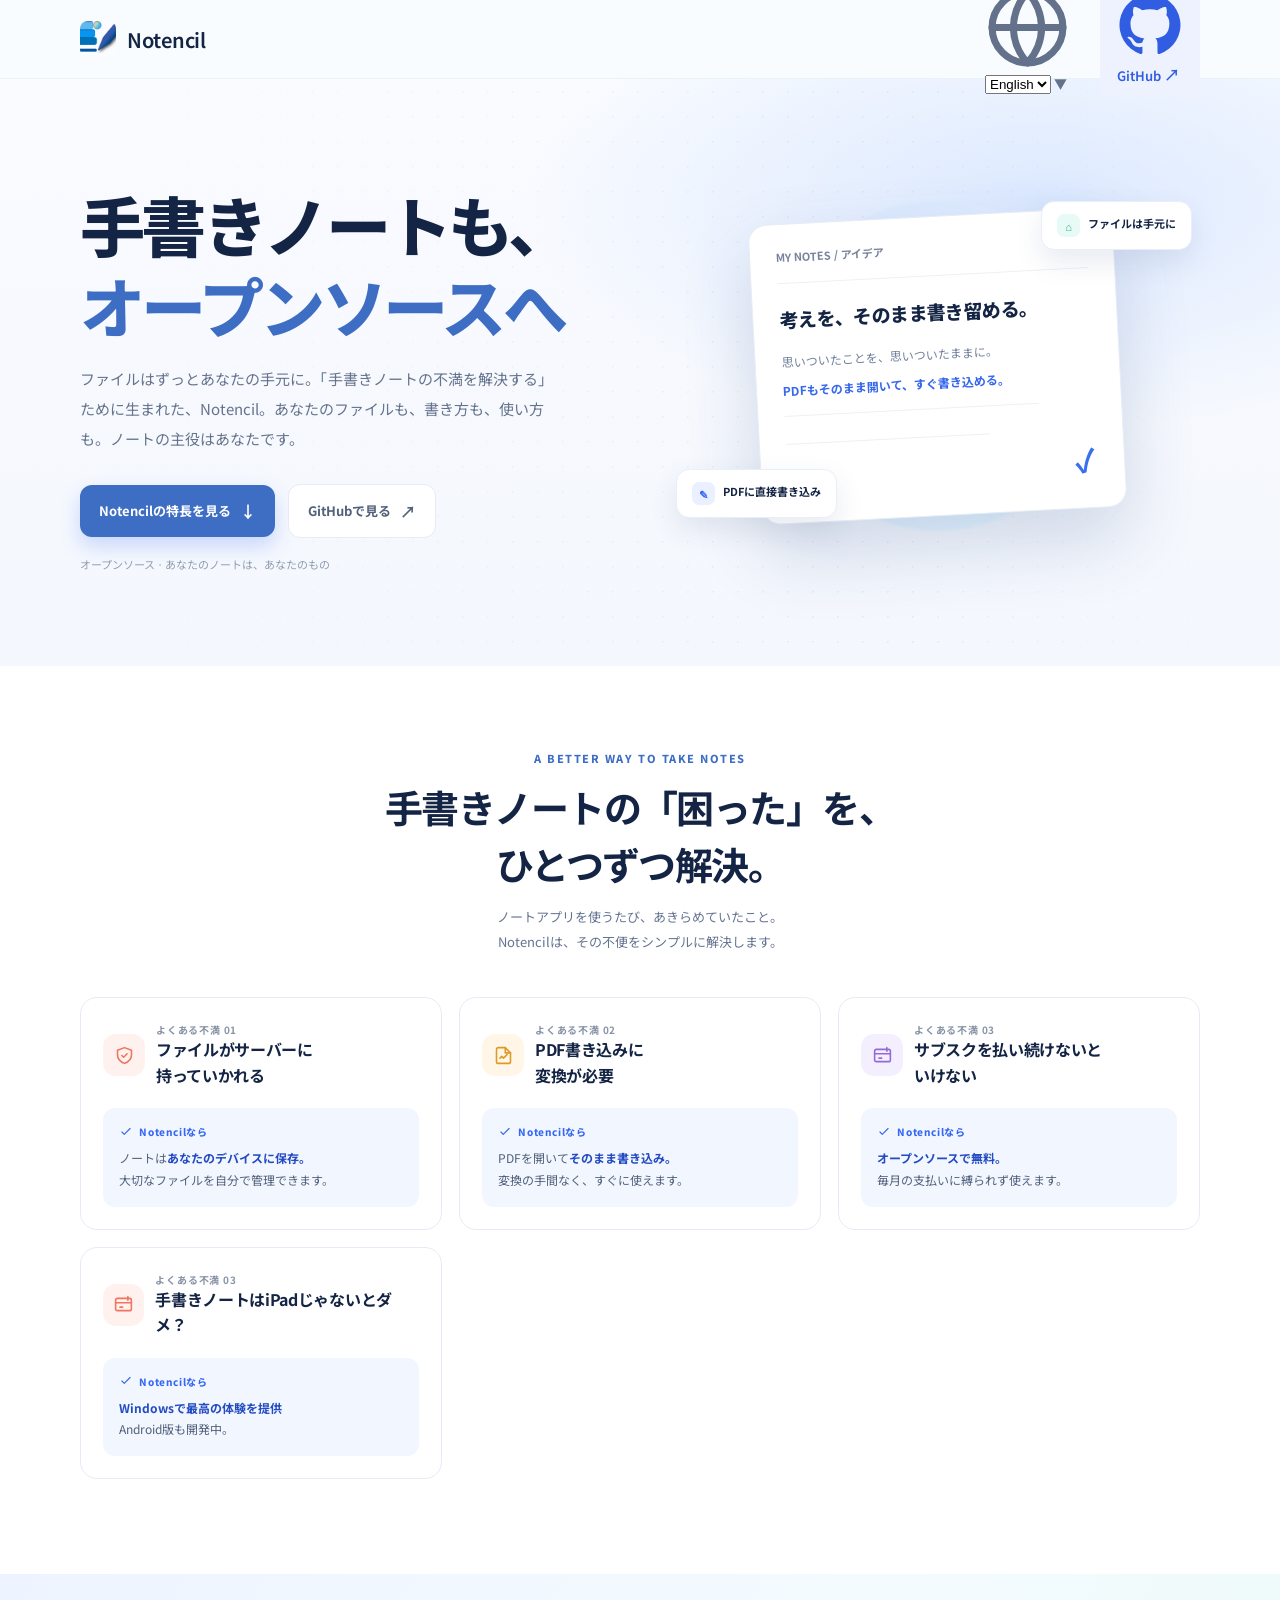
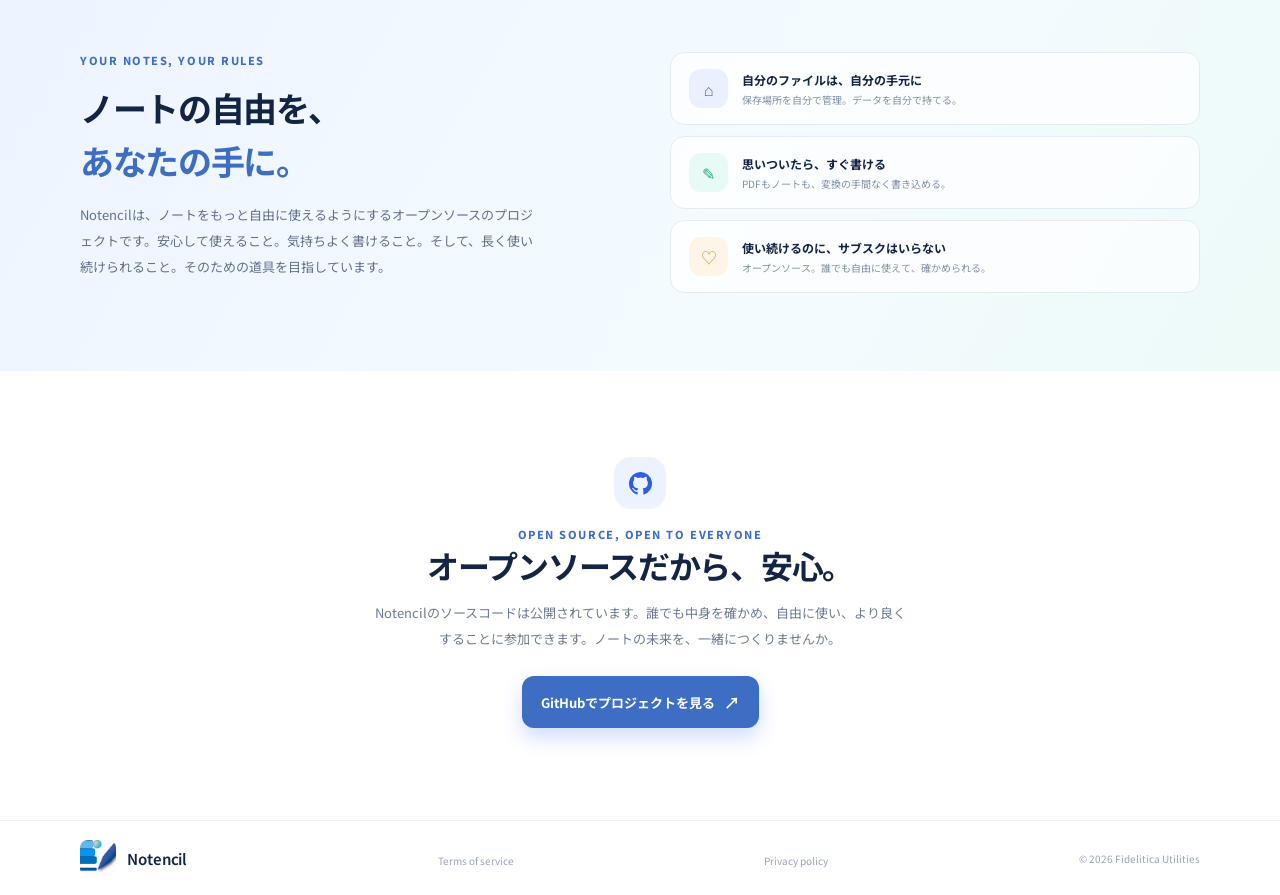
==== commit 12d5fda9: "Add files via upload" ====
--- a/index.html
+++ b/index.html
@@ -1,5 +1,7 @@
 <!doctype html>
 <html lang="ja">
+
+<script src="./res/script.js" defer></script>
 
 <head>
     <meta charset="utf-8">
@@ -18,11 +20,31 @@
                 <img src="res/notencil_icon5.png" width="36" height="36" alt="">
                 <span>Notencil</span>
             </a>
+
             <nav class="navlinks" aria-label="メインナビゲーション">
-                <a href="#why">Notencilについて</a>
-                <a href="#open-source">オープンソース</a>
+                <!-- 言語切り替えコンボボックス -->
+                <div class="lang-picker">
+                    <svg class="lang-icon" viewBox="0 0 24 24" fill="none" stroke="currentColor" stroke-width="2"
+                        stroke-linecap="round" stroke-linejoin="round">
+                        <circle cx="12" cy="12" r="10"></circle>
+                        <line x1="2" y1="12" x2="22" y2="12"></line>
+                        <path
+                            d="M12 2a15.3 15.3 0 0 1 4 10 15.3 15.3 0 0 1-4 10 15.3 15.3 0 0 1-4-10 15.3 15.3 0 0 1 4-10z">
+                        </path>
+                    </svg>
+                    <select id="langSwitch" aria-label="言語選択">
+                        <option value="en">English</option>
+                        <option value="ja">日本語</option>
+                    </select>
+                    <span class="select-arrow">▼</span>
+                </div>
                 <a class="nav-cta" href="https://github.com/search?q=Notencil&type=repositories" target="_blank"
-                    rel="noreferrer">GitHubを見る
+                    rel="noreferrer">
+                    <svg class="cta-icon" viewBox="0 0 24 24" fill="currentColor" aria-hidden="true">
+                        <path
+                            d="M12 .9a11.1 11.1 0 0 0-3.51 21.63c.56.1.76-.24.76-.54v-2.08c-3.1.67-3.75-1.32-3.75-1.32-.5-1.28-1.24-1.62-1.24-1.62-1.01-.69.08-.68.08-.68 1.12.08 1.7 1.15 1.7 1.15.99 1.69 2.59 1.2 3.22.91.1-.72.39-1.2.7-1.48-2.47-.28-5.07-1.24-5.07-5.5 0-1.21.43-2.2 1.15-2.97-.12-.28-.5-1.41.11-2.93 0 0 .94-.3 3.05 1.14a10.6 10.6 0 0 1 5.55 0c2.12-1.44 3.04-1.14 3.04-1.14.61 1.52.23 2.65.12 2.93.71.77 1.14 1.76 1.14 2.97 0 4.27-2.6 5.21-5.08 5.49.4.34.75 1.02.75 2.06v3.07c0 .3.2.65.77.54A11.1 11.1 0 0 0 12 .9Z" />
+                    </svg>
+                    GitHub
                     <span class="arrow">↗</span>
                 </a>
             </nav>
@@ -181,10 +203,12 @@
         </section>
         <section class="open-source" id="open-source">
             <div class="wrap">
-                <div class="github-icon"><svg viewBox="0 0 24 24" fill="currentColor" aria-hidden="true">
+                <div class="github-icon">
+                    <svg viewBox="0 0 24 24" fill="currentColor" aria-hidden="true">
                         <path
                             d="M12 .9a11.1 11.1 0 0 0-3.51 21.63c.56.1.76-.24.76-.54v-2.08c-3.1.67-3.75-1.32-3.75-1.32-.5-1.28-1.24-1.62-1.24-1.62-1.01-.69.08-.68.08-.68 1.12.08 1.7 1.15 1.7 1.15.99 1.69 2.59 1.2 3.22.91.1-.72.39-1.2.7-1.48-2.47-.28-5.07-1.24-5.07-5.5 0-1.21.43-2.2 1.15-2.97-.12-.28-.5-1.41.11-2.93 0 0 .94-.3 3.05 1.14a10.6 10.6 0 0 1 5.55 0c2.12-1.44 3.04-1.14 3.04-1.14.61 1.52.23 2.65.12 2.93.71.77 1.14 1.76 1.14 2.97 0 4.27-2.6 5.21-5.08 5.49.4.34.75 1.02.75 2.06v3.07c0 .3.2.65.77.54A11.1 11.1 0 0 0 12 .9Z" />
-                    </svg></div>
+                    </svg>
+                </div>
                 <div class="kicker">OPEN SOURCE, OPEN TO EVERYONE</div>
                 <h2>オープンソースだから、安心。</h2>
                 <p>Notencilのソースコードは公開されています。誰でも中身を確かめ、自由に使い、より良くすることに参加できます。ノートの未来を、一緒につくりませんか。</p><a
@@ -199,8 +223,8 @@
                 <img src="res/notencil_icon5.png" width="36" height="36" alt="">
                 <span> Notencil </span>
             </a>
-            <a href="terms.html"> <span class="copyright"> 利用規約 </span> </a>
-            <a href="privacy.html"> <span class="copyright"> プライバシーポリシー </span> </a>
+            <a href="./terms.html"> <span class="copyright"> Terms of service </span> </a>
+            <a href="./privacy.html"> <span class="copyright"> Privacy policy </span> </a>
             <span class="copyright">© 2026 Fidelitica Utilities</span>
         </div>
     </footer>
--- a/res/site.css
+++ b/res/site.css
@@ -3,8 +3,8 @@
 :root {
   --ink: #142444;
   --muted: #657490;
-  --blue: #3567f6;
-  --deep: #264fd0;
+  --blue: #3e6dc4;
+  --deep: #1f3a92;
   --cyan: #67d9f0;
   --line: #e6ebf5;
   --surface: #fff;
@@ -25,7 +25,7 @@
   margin: 0;
   background: var(--bg);
   color: var(--ink);
-  font-family: 'DM Sans', 'Noto Sans JP', sans-serif;
+  font-family: 'Noto Sans JP', sans-serif;
   -webkit-font-smoothing: antialiased
 }
 
@@ -62,9 +62,10 @@
   display: flex;
   align-items: center;
   gap: 11px;
+  font-family: "Noto Sans JP";
   font-size: 20px;
   font-weight: 600;
-  letter-spacing: -.6px
+  letter-spacing: -.1px
 }
 
 .logo {
@@ -760,4 +761,4 @@
   .foot-inner {
     height: 68px
   }
-}
+}
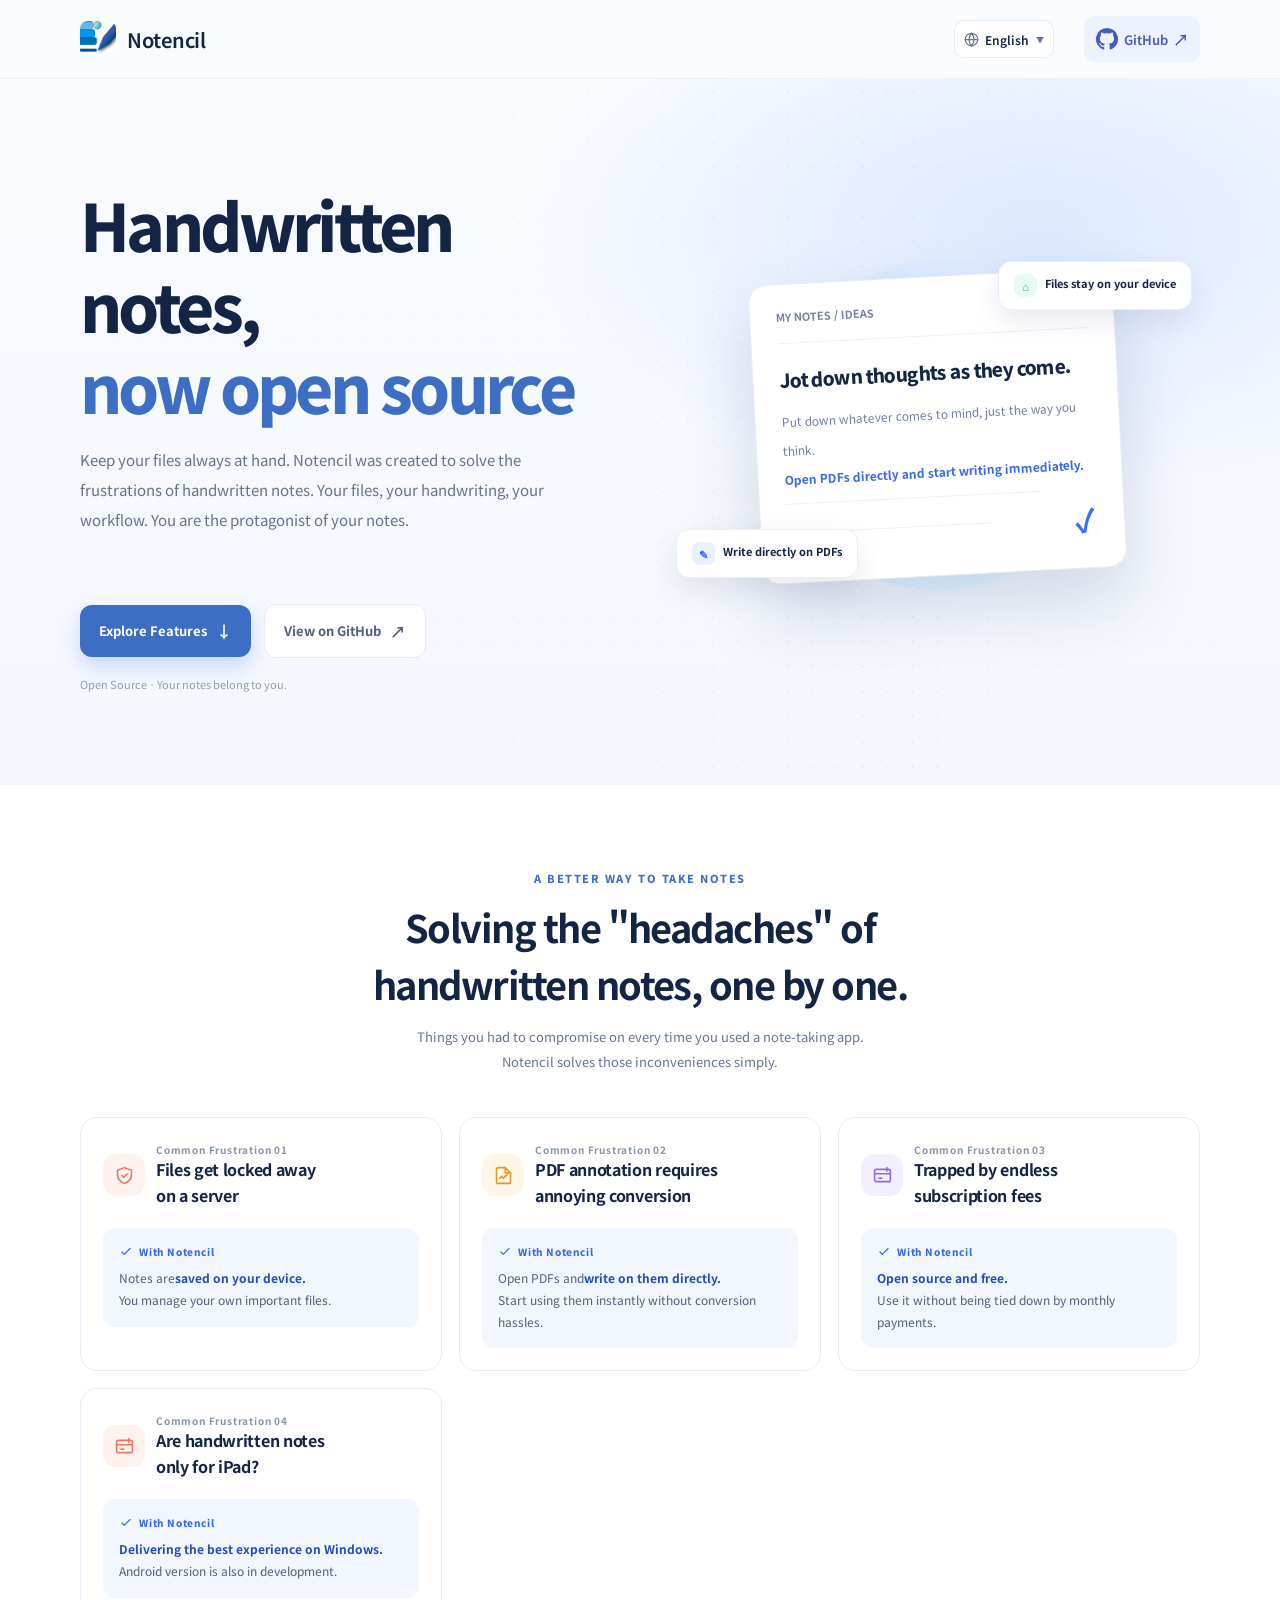
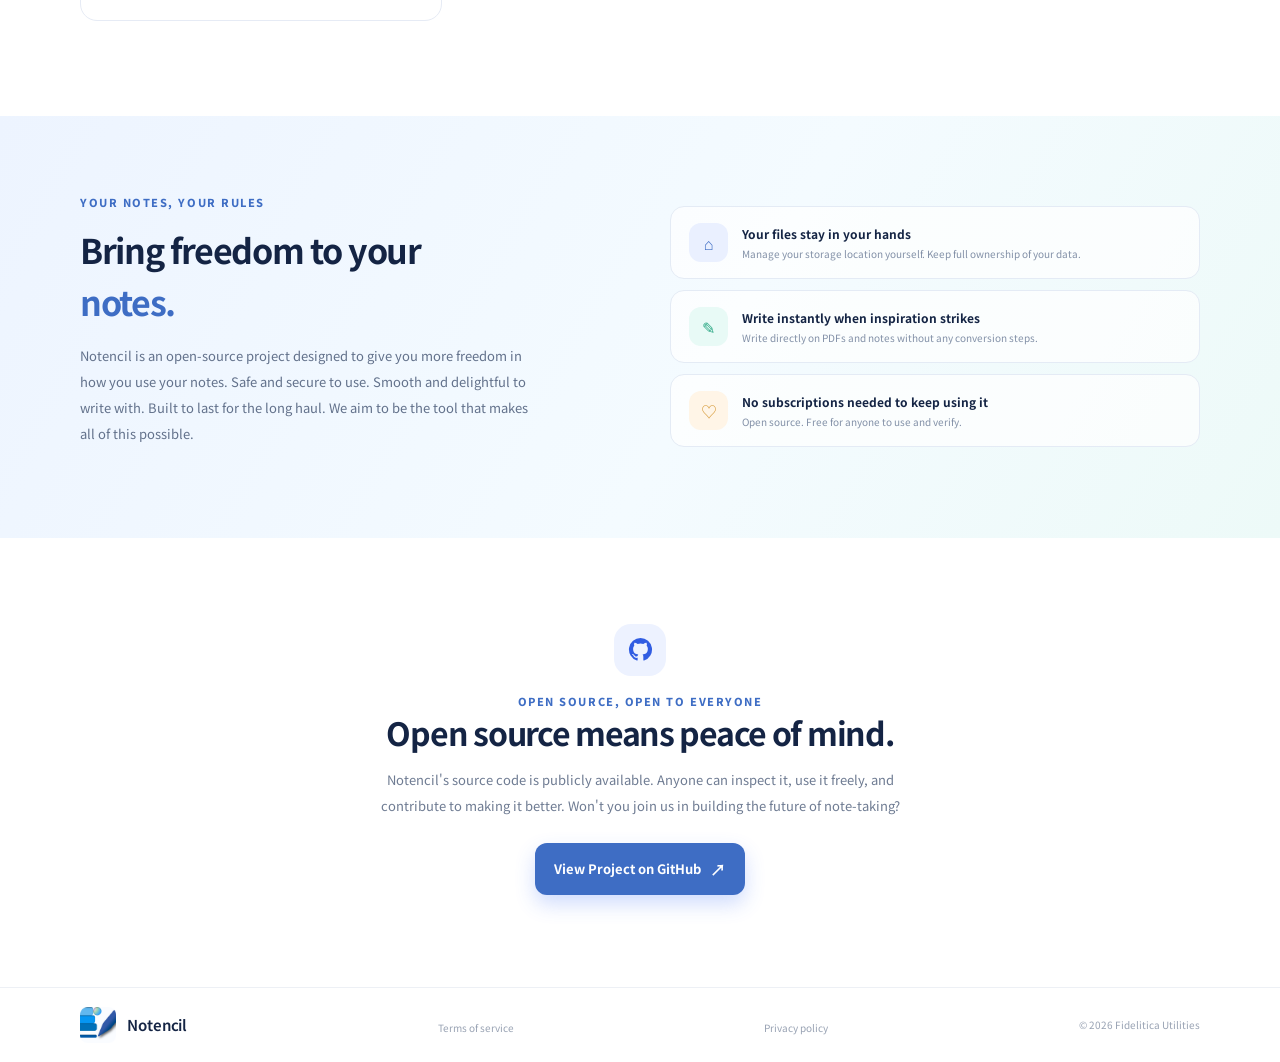
==== commit 2285ac4c: "Add files via upload" ====
--- a/index.html
+++ b/index.html
@@ -16,7 +16,7 @@
 <body>
     <header class="site-header">
         <div class="wrap nav">
-            <a class="brand" href="#top" aria-label="Notencil ホーム">
+            <a class="brand" href="#top" aria-label="Notencil Home">
                 <img src="res/notencil_icon5.png" width="36" height="36" alt="">
                 <span>Notencil</span>
             </a>
@@ -54,41 +54,45 @@
         <section class="hero">
             <div class="wrap hero-grid">
                 <div class="hero-copy">
-                    <h1>手書きノートも、<br><span>オープンソースへ</span></h1>
-                    <p class="lead">ファイルはずっとあなたの手元に。「手書きノートの不満を解決する」ために生まれた、Notencil。あなたのファイルも、書き方も、使い方も。ノートの主役はあなたです。
-                    </p>
+                    <h1>Handwritten notes,<br><span>now open source</span></h1>
+                    <p class="lead">Keep your files always at hand. Notencil was created to
+                        solve
+                        the frustrations of
+                        handwritten notes. Your files, your handwriting, your workflow. You are the protagonist of your
+                        notes. </p><br>
                     <script type="module" src="https://get.microsoft.com/badge/ms-store-badge.bundled.js"></script>
                     <ms-store-badge productid="9pppbn1xxrl9" productname="Notencil" window-mode="direct" theme="auto"
                         size="small" language="ja" animation="on">
                     </ms-store-badge>
-                    <div class="actions"><a class="btn primary" href="#why">Notencilの特長を見る <span
+                    <div class="actions"><a class="btn primary" href="#features">Explore Features <span
                                 class="arrow">↓</span></a><a class="btn secondary"
                             href="https://github.com/search?q=Notencil&type=repositories" target="_blank"
-                            rel="noreferrer">GitHubで見る <span class="arrow">↗</span></a></div>
-                    <div class="hero-note">オープンソース · あなたのノートは、あなたのもの</div>
+                            rel="noreferrer">View on GitHub<span class="arrow">↗</span></a></div>
+                    <div class="hero-note">Open Source · Your notes belong to you.</div>
                 </div>
                 <div class="visual" aria-label="Notencilでノートに書き込むイメージ">
                     <div class="orb"></div>
                     <div class="paper">
-                        <div class="paper-top"><span>MY NOTES / アイデア</span><span
+                        <div class="paper-top"><span>MY NOTES / IDEAS</span><span
                                 class="dots"><b></b><b></b><b></b></span></div>
-                        <div class="page-title">考えを、そのまま書き留める。</div>
-                        <div class="scribble">思いついたことを、思いついたままに。<br><span
-                                class="blue-ink">PDFもそのまま開いて、すぐ書き込める。</span><br><span class="underline"></span><br><span
-                                class="underline" style="width:66%"></span></div>
+                        <div class="page-title">Jot down thoughts as they come.</div>
+                        <div class="scribble">Put down whatever comes to mind, just the way you think.<br><span
+                                class="blue-ink">Open PDFs directly and start writing immediately.</span><br><span
+                                class="underline"></span><br><span class="underline" style="width:66%"></span></div>
                         <div class="scribblemark">✓</div>
                     </div>
-                    <div class="float local"><span class="ficon">⌂</span>ファイルは手元に</div>
-                    <div class="float pdf"><span class="ficon">✎</span>PDFに直接書き込み</div>
-                </div>
-            </div>
-        </section>
-        <section class="pain" id="why">
+                    <div class="float local"><span class="ficon">⌂</span>Files stay on your device</div>
+                    <div class="float pdf"><span class="ficon">✎</span>Write directly on PDFs</div>
+                </div>
+            </div>
+        </section>
+        <section class="pain" id="features">
             <div class="wrap">
                 <div class="section-head">
                     <div class="kicker">A BETTER WAY TO TAKE NOTES</div>
-                    <h2>手書きノートの「困った」を、<br>ひとつずつ解決。</h2>
-                    <p>ノートアプリを使うたび、あきらめていたこと。<br>Notencilは、その不便をシンプルに解決します。</p>
+                    <h2>Solving the "headaches" of<br>handwritten notes, one by one.</h2>
+                    <p>Things you had to compromise on every time you used a note-taking
+                        app.<br>Notencil solves those inconveniences simply.</p>
                 </div>
                 <div class="cards">
                     <article class="card">
@@ -100,16 +104,17 @@
                                         stroke-linecap="round" stroke-linejoin="round" />
                                 </svg></div>
                             <div>
-                                <div class="worry-label">よくある不満 01</div>
-                                <h3>ファイルがサーバーに<br>持っていかれる</h3>
-                            </div>
-                        </div>
-                        <div class="solution">
-                            <div class="solution-label"><svg viewBox="0 0 24 24" fill="none">
-                                    <path d="m5 12 4 4L19 6" stroke="currentColor" stroke-width="2"
-                                        stroke-linecap="round" stroke-linejoin="round" />
-                                </svg> Notencilなら</div>
-                            <p>ノートは<strong>あなたのデバイスに保存。</strong><br>大切なファイルを自分で管理できます。</p>
+                                <div class="worry-label">Common Frustration 01</div>
+                                <h3>Files get locked away<br>on a server</h3>
+                            </div>
+                        </div>
+                        <div class="solution">
+                            <div class="solution-label"><svg viewBox="0 0 24 24" fill="none">
+                                    <path d="m5 12 4 4L19 6" stroke="currentColor" stroke-width="2"
+                                        stroke-linecap="round" stroke-linejoin="round" />
+                                </svg> With Notencil</div>
+                            <p>Notes are<strong>saved on your device.</strong><br>You manage your own important files.
+                            </p>
                         </div>
                     </article>
                     <article class="card">
@@ -121,16 +126,17 @@
                                         stroke-linecap="round" stroke-linejoin="round" />
                                 </svg></div>
                             <div>
-                                <div class="worry-label">よくある不満 02</div>
-                                <h3>PDF書き込みに<br>変換が必要</h3>
-                            </div>
-                        </div>
-                        <div class="solution">
-                            <div class="solution-label"><svg viewBox="0 0 24 24" fill="none">
-                                    <path d="m5 12 4 4L19 6" stroke="currentColor" stroke-width="2"
-                                        stroke-linecap="round" stroke-linejoin="round" />
-                                </svg> Notencilなら</div>
-                            <p>PDFを開いて<strong>そのまま書き込み。</strong><br>変換の手間なく、すぐに使えます。</p>
+                                <div class="worry-label">Common Frustration 02</div>
+                                <h3>PDF annotation requires<br>annoying conversion</h3>
+                            </div>
+                        </div>
+                        <div class="solution">
+                            <div class="solution-label"><svg viewBox="0 0 24 24" fill="none">
+                                    <path d="m5 12 4 4L19 6" stroke="currentColor" stroke-width="2"
+                                        stroke-linecap="round" stroke-linejoin="round" />
+                                </svg> With Notencil</div>
+                            <p>Open PDFs and<strong>write on them directly.</strong><br>Start using them instantly
+                                without conversion hassles.</p>
                         </div>
                     </article>
                     <article class="card">
@@ -143,16 +149,17 @@
                                     <path d="M17 3v4" stroke="currentColor" stroke-width="1.8" stroke-linecap="round" />
                                 </svg></div>
                             <div>
-                                <div class="worry-label">よくある不満 03</div>
-                                <h3>サブスクを払い続けないと<br>いけない</h3>
-                            </div>
-                        </div>
-                        <div class="solution">
-                            <div class="solution-label"><svg viewBox="0 0 24 24" fill="none">
-                                    <path d="m5 12 4 4L19 6" stroke="currentColor" stroke-width="2"
-                                        stroke-linecap="round" stroke-linejoin="round" />
-                                </svg> Notencilなら</div>
-                            <p><strong>オープンソースで無料。</strong><br>毎月の支払いに縛られず使えます。</p>
+                                <div class="worry-label">Common Frustration 03</div>
+                                <h3>Trapped by endless<br>subscription fees</h3>
+                            </div>
+                        </div>
+                        <div class="solution">
+                            <div class="solution-label"><svg viewBox="0 0 24 24" fill="none">
+                                    <path d="m5 12 4 4L19 6" stroke="currentColor" stroke-width="2"
+                                        stroke-linecap="round" stroke-linejoin="round" />
+                                </svg> With Notencil</div>
+                            <p><strong>Open source and free.</strong><br>Use it without being tied down by monthly
+                                payments.</p>
                         </div>
                     </article>
                     <article class="card">
@@ -165,16 +172,17 @@
                                     <path d="M17 3v4" stroke="currentColor" stroke-width="1.8" stroke-linecap="round" />
                                 </svg></div>
                             <div>
-                                <div class="worry-label">よくある不満 03</div>
-                                <h3>手書きノートはiPadじゃないとダメ？</h3>
-                            </div>
-                        </div>
-                        <div class="solution">
-                            <div class="solution-label"><svg viewBox="0 0 24 24" fill="none">
-                                    <path d="m5 12 4 4L19 6" stroke="currentColor" stroke-width="2"
-                                        stroke-linecap="round" stroke-linejoin="round" />
-                                </svg> Notencilなら</div>
-                            <p><strong>Windowsで最高の体験を提供</strong><br>Android版も開発中。</p>
+                                <div class="worry-label">Common Frustration 04</div>
+                                <h3>Are handwritten notes<br>only for iPad?</h3>
+                            </div>
+                        </div>
+                        <div class="solution">
+                            <div class="solution-label"><svg viewBox="0 0 24 24" fill="none">
+                                    <path d="m5 12 4 4L19 6" stroke="currentColor" stroke-width="2"
+                                        stroke-linecap="round" stroke-linejoin="round" />
+                                </svg> With Notencil</div>
+                            <p><strong>Delivering the best experience on Windows.</strong><br>Android version is also in
+                                development.</p>
                         </div>
                     </article>
                 </div>
@@ -184,19 +192,24 @@
             <div class="wrap principle-grid">
                 <div>
                     <div class="kicker">YOUR NOTES, YOUR RULES</div>
-                    <h2>ノートの自由を、<br><span>あなたの手に。</span></h2>
-                    <p>Notencilは、ノートをもっと自由に使えるようにするオープンソースのプロジェクトです。安心して使えること。気持ちよく書けること。そして、長く使い続けられること。そのための道具を目指しています。
-                    </p>
+                    <h2>Bring freedom to your<br><span>notes.</span></h2>
+                    <p>Notencil is an open-source project designed to give you more freedom in how you use your notes.
+                        Safe and secure to use. Smooth and delightful to write with. Built to last for the long haul. We
+                        aim to be the tool that makes all of this possible.</p>
                 </div>
                 <div class="pillars">
                     <div class="pillar"><span class="pillar-icon">⌂</span>
-                        <div><strong>自分のファイルは、自分の手元に</strong><small>保存場所を自分で管理。データを自分で持てる。</small></div>
+                        <div><strong>Your files stay in your hands</strong><small>Manage your storage location yourself.
+                                Keep full ownership of your data.</small></div>
                     </div>
                     <div class="pillar"><span class="pillar-icon">✎</span>
-                        <div><strong>思いついたら、すぐ書ける</strong><small>PDFもノートも、変換の手間なく書き込める。</small></div>
+                        <div><strong>Write instantly when inspiration
+                                strikes</strong><small>Write directly on PDFs and notes without any conversion
+                                steps.</small></div>
                     </div>
                     <div class="pillar"><span class="pillar-icon">♡</span>
-                        <div><strong>使い続けるのに、サブスクはいらない</strong><small>オープンソース。誰でも自由に使えて、確かめられる。</small></div>
+                        <div><strong>No subscriptions needed to keep using
+                                it</strong><small>Open source. Free for anyone to use and verify.</small></div>
                     </div>
                 </div>
             </div>
@@ -210,10 +223,11 @@
                     </svg>
                 </div>
                 <div class="kicker">OPEN SOURCE, OPEN TO EVERYONE</div>
-                <h2>オープンソースだから、安心。</h2>
-                <p>Notencilのソースコードは公開されています。誰でも中身を確かめ、自由に使い、より良くすることに参加できます。ノートの未来を、一緒につくりませんか。</p><a
-                    class="btn primary" href="https://github.com/search?q=Notencil&type=repositories" target="_blank"
-                    rel="noreferrer">GitHubでプロジェクトを見る <span class="arrow">↗</span></a>
+                <h2>Open source means peace of mind.</h2>
+                <p>Notencil's source code is publicly available. Anyone can inspect it, use it freely, and contribute to
+                    making it better. Won't you join us in building the future of note-taking?</p><a class="btn primary"
+                    href="https://github.com/search?q=Notencil&type=repositories" target="_blank" rel="noreferrer">View
+                    Project on GitHub <span class="arrow">↗</span></a>
             </div>
         </section>
     </main>
--- a/res/site.css
+++ b/res/site.css
@@ -96,10 +96,21 @@
 }
 
 .nav-cta {
-  padding: 11px 17px;
+  display: inline-flex;
+  align-items: center;
+  white-space: nowrap;
+  gap: 5px;
+  padding: 11px 11px;
   border-radius: 11px;
   background: #eef2ff;
-  color: #315de2 !important
+  color: #435bc7 !important
+}
+
+.cta-icon {
+  width: 24px;
+  height: 24px;
+  display: block;
+  flex-shrink: 0;
 }
 
 .hero {
@@ -601,6 +612,85 @@
   color: #98a2b3
 }
 
+
+/* 言語切り替えラッパー */
+.lang-picker {
+  position: relative;
+  display: inline-flex;
+  align-items: center;
+  background: #ffffff;
+  border: 1px solid var(--line);
+  border-radius: 10px;
+  padding: 0 10px 0 30px;
+  /* 左側に地球儀アイコン分のスペース */
+  height: 38px;
+  transition: border-color .2s, box-shadow .2s;
+}
+
+.lang-picker:hover {
+  border-color: #ccd7eb;
+  box-shadow: 0 2px 8px rgba(35, 65, 130, .06);
+}
+
+/* 地球儀アイコン */
+.lang-icon {
+  position: absolute;
+  left: 9px;
+  width: 15px;
+  height: 15px;
+  color: var(--muted);
+  pointer-events: none;
+}
+
+/* セレクトボックス本体（デフォルトの矢印を非表示化） */
+.lang-picker select {
+  appearance: none;
+  -webkit-appearance: none;
+  -moz-appearance: none;
+  background: transparent;
+  border: none;
+  outline: none;
+  font-family: inherit;
+  font-size: 12px;
+  font-weight: 600;
+  color: var(--ink);
+  cursor: pointer;
+  padding-right: 14px;
+}
+
+/* カスタム矢印マーク */
+.select-arrow {
+  position: absolute;
+  right: 9px;
+  font-size: 8px;
+  color: var(--muted);
+  pointer-events: none;
+}
+
+/* モバイル表示時の調整（画面幅が狭い場合も表示を維持） */
+@media (max-width: 800px) {
+  .navlinks {
+    display: flex;
+    gap: 8px;
+  }
+
+  .lang-picker {
+    height: 34px;
+    padding: 0 8px 0 26px;
+  }
+
+  .lang-icon {
+    left: 7px;
+    width: 13px;
+    height: 13px;
+  }
+
+  .lang-picker select {
+    font-size: 11px;
+    padding-right: 12px;
+  }
+}
+
 @media(max-width:800px) {
   .hero {
     padding: 60px 0 65px
